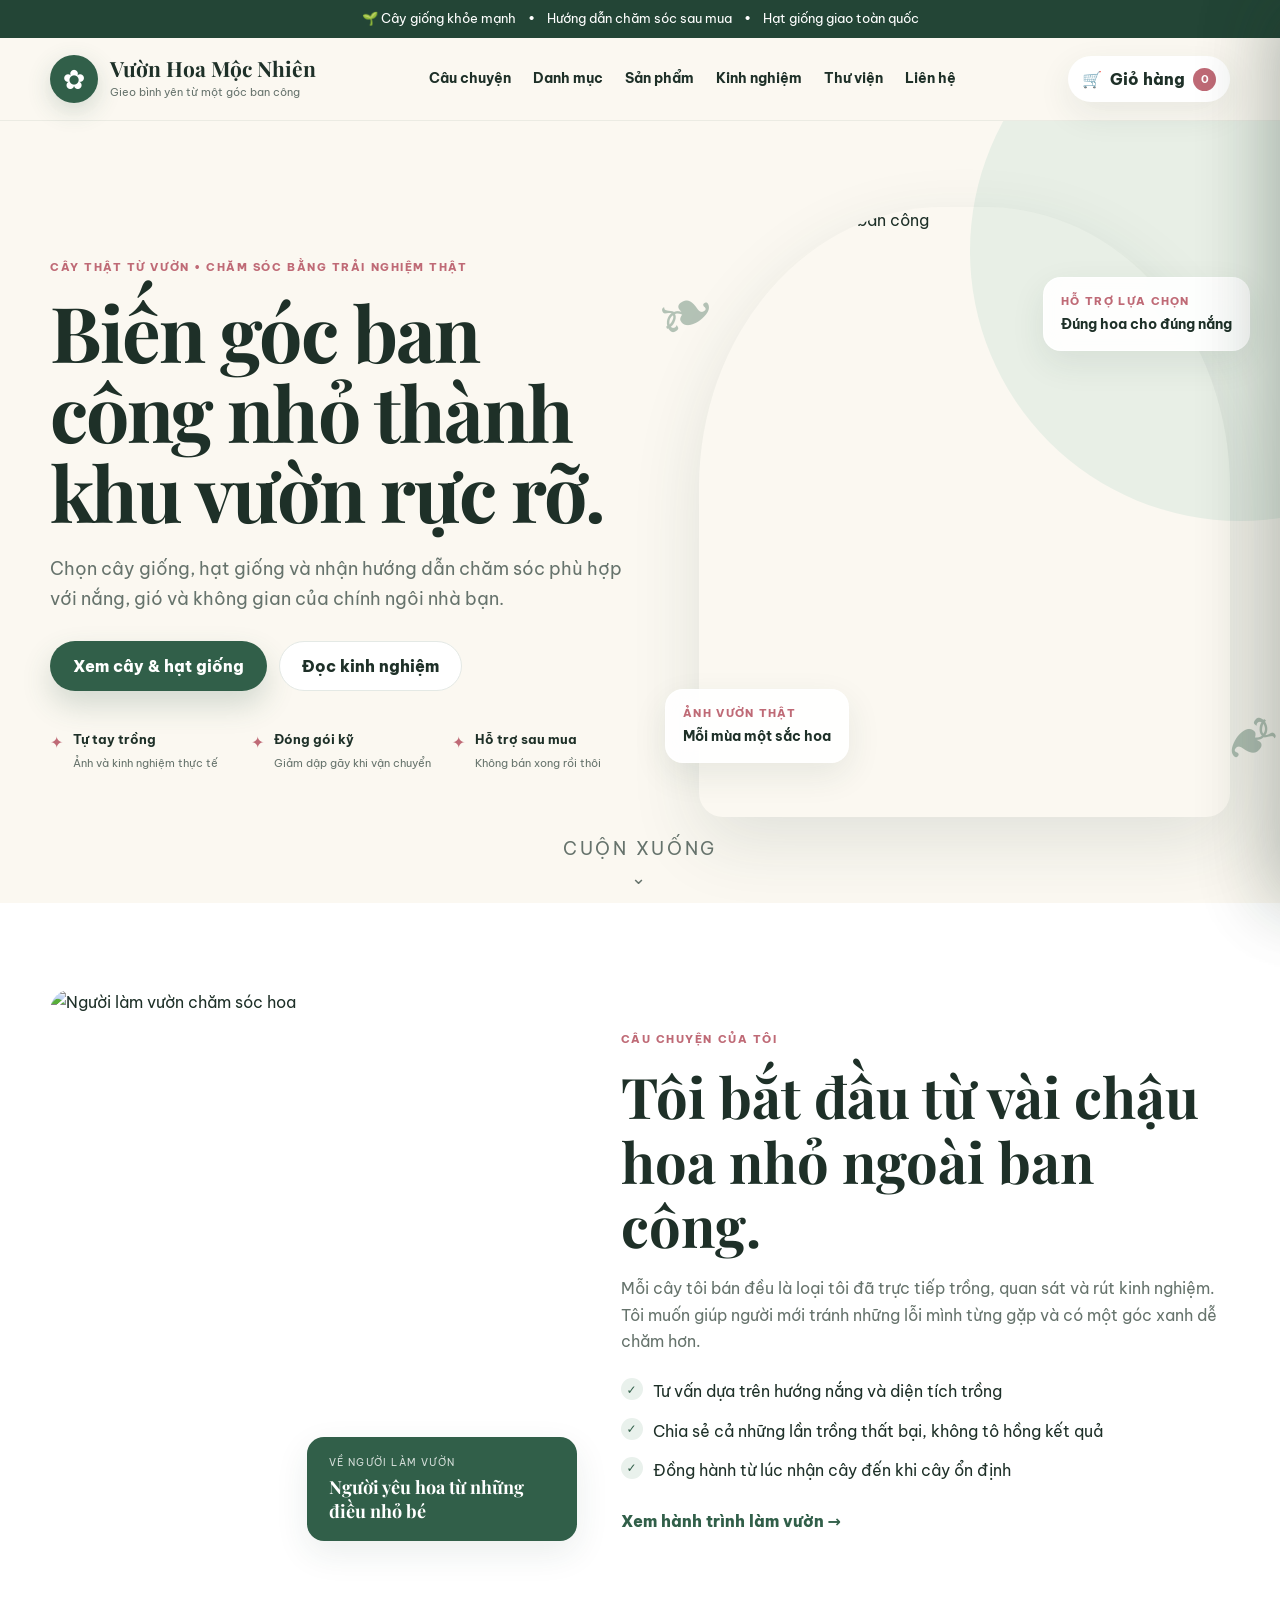
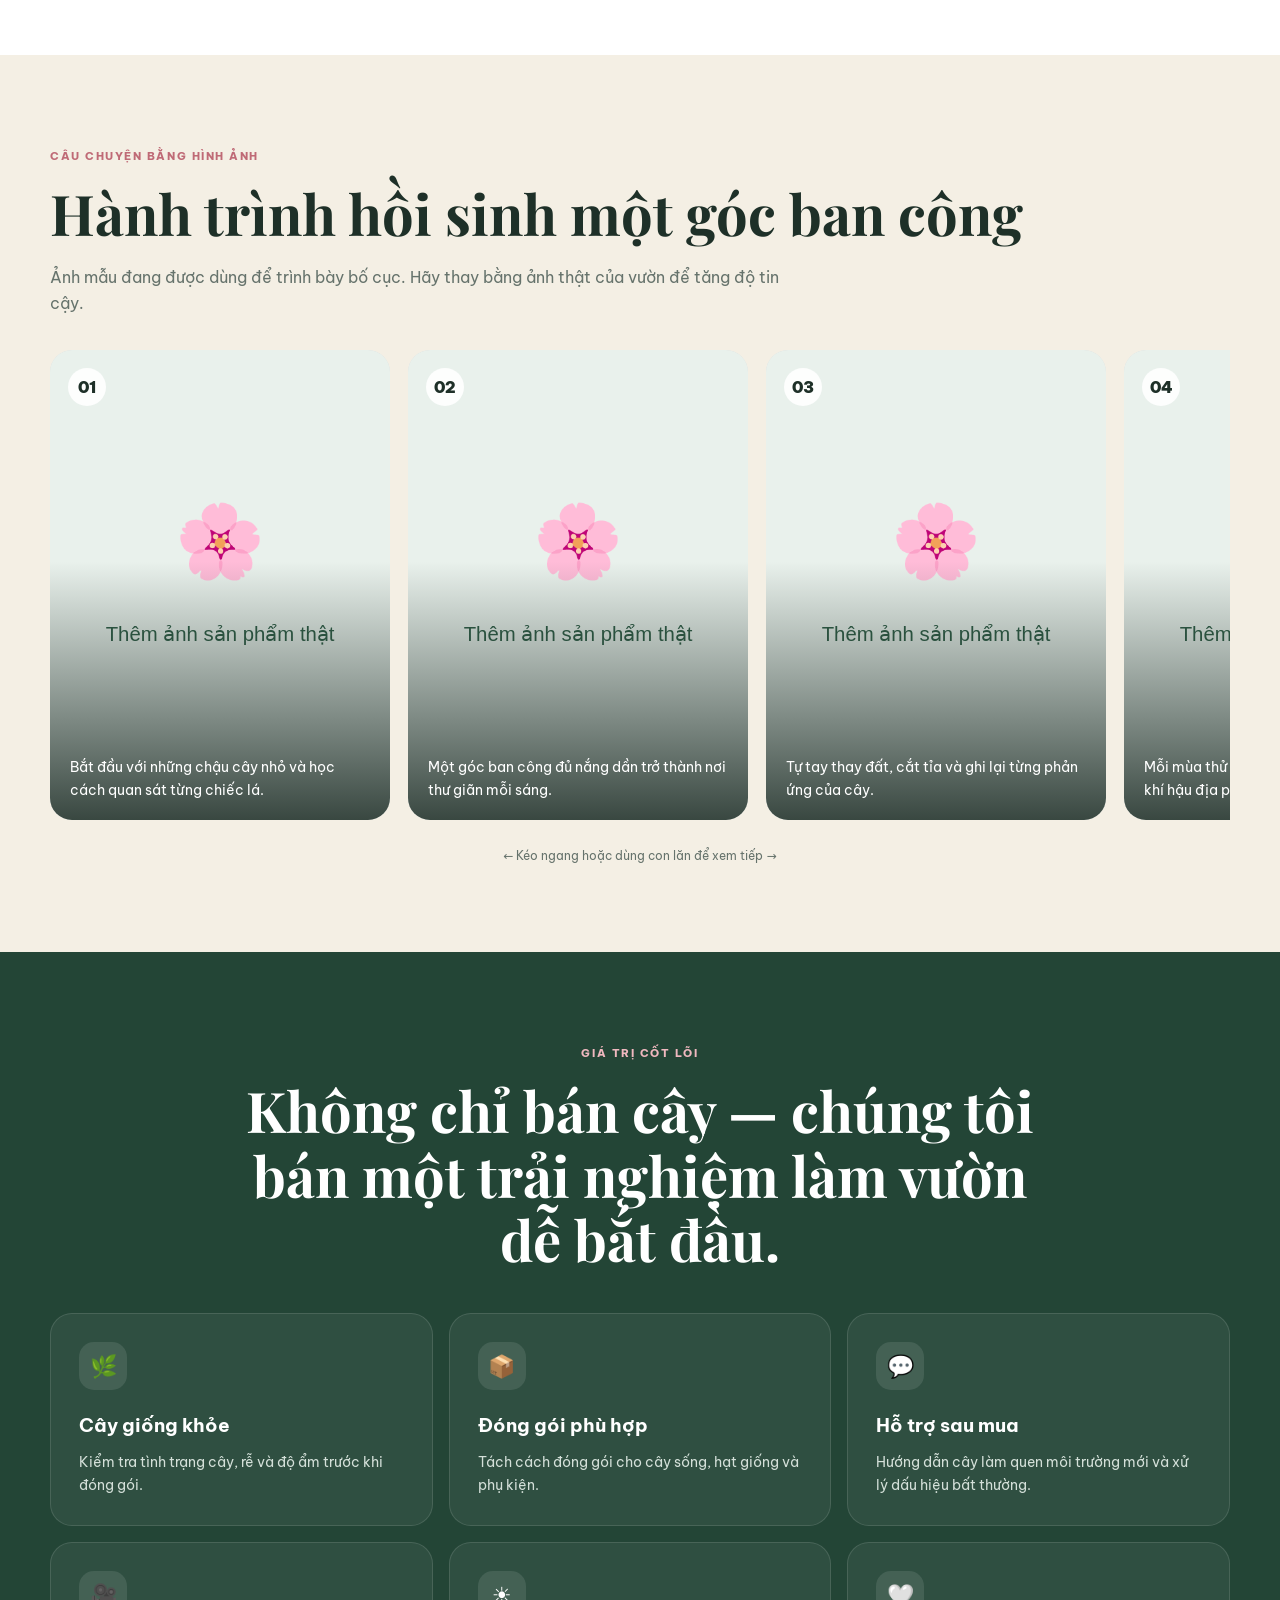
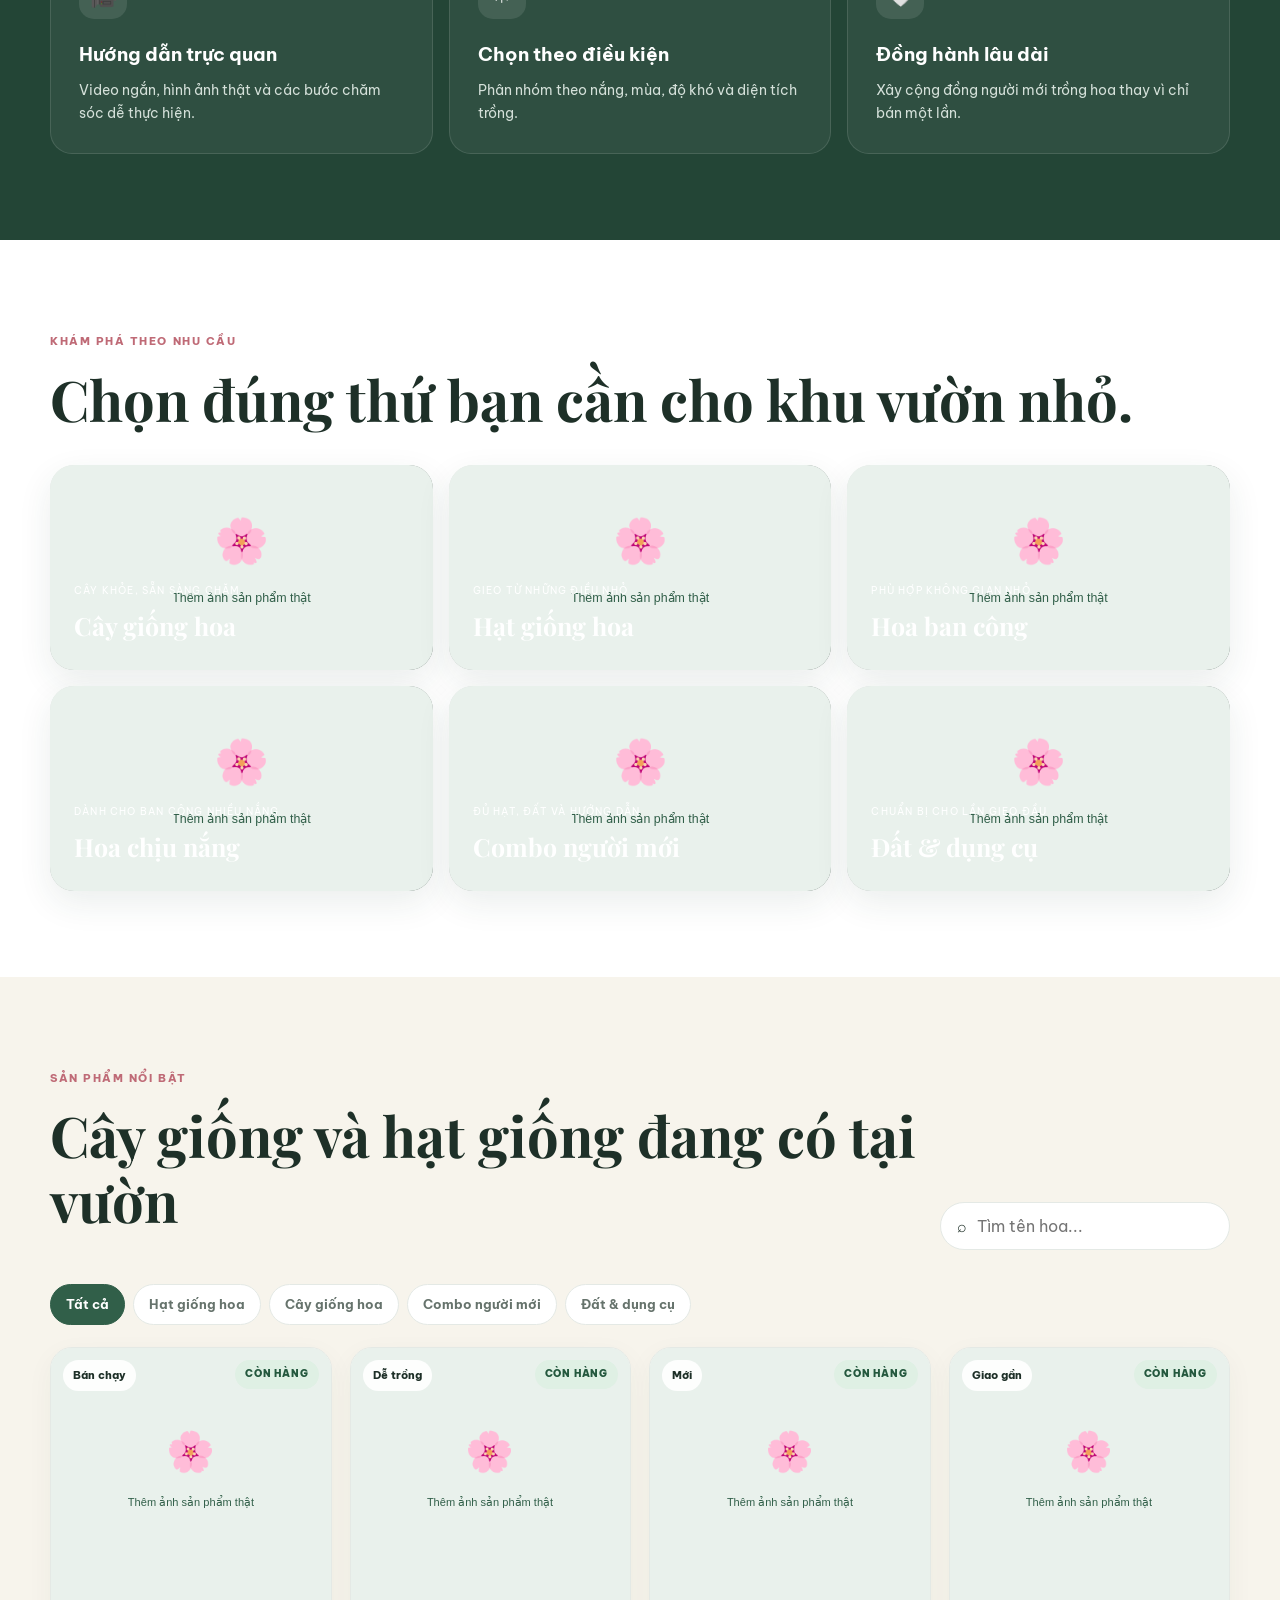
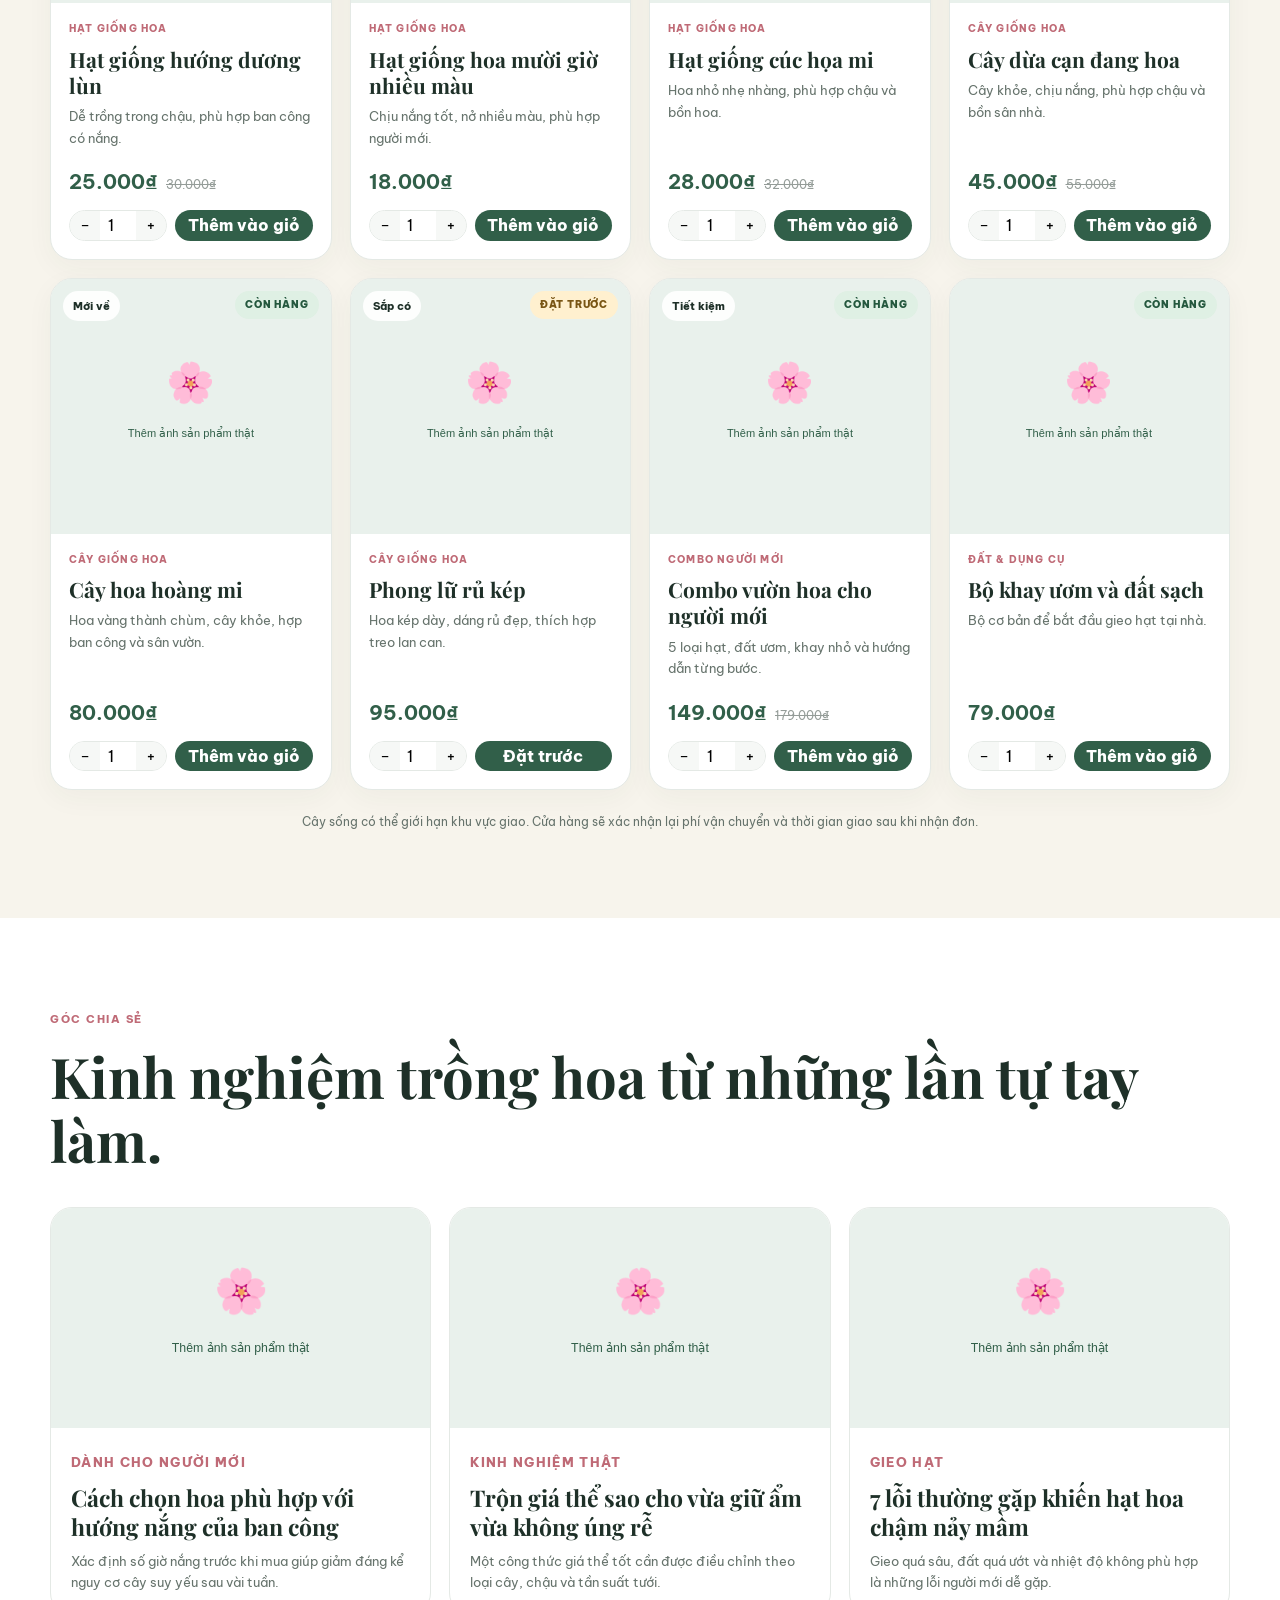
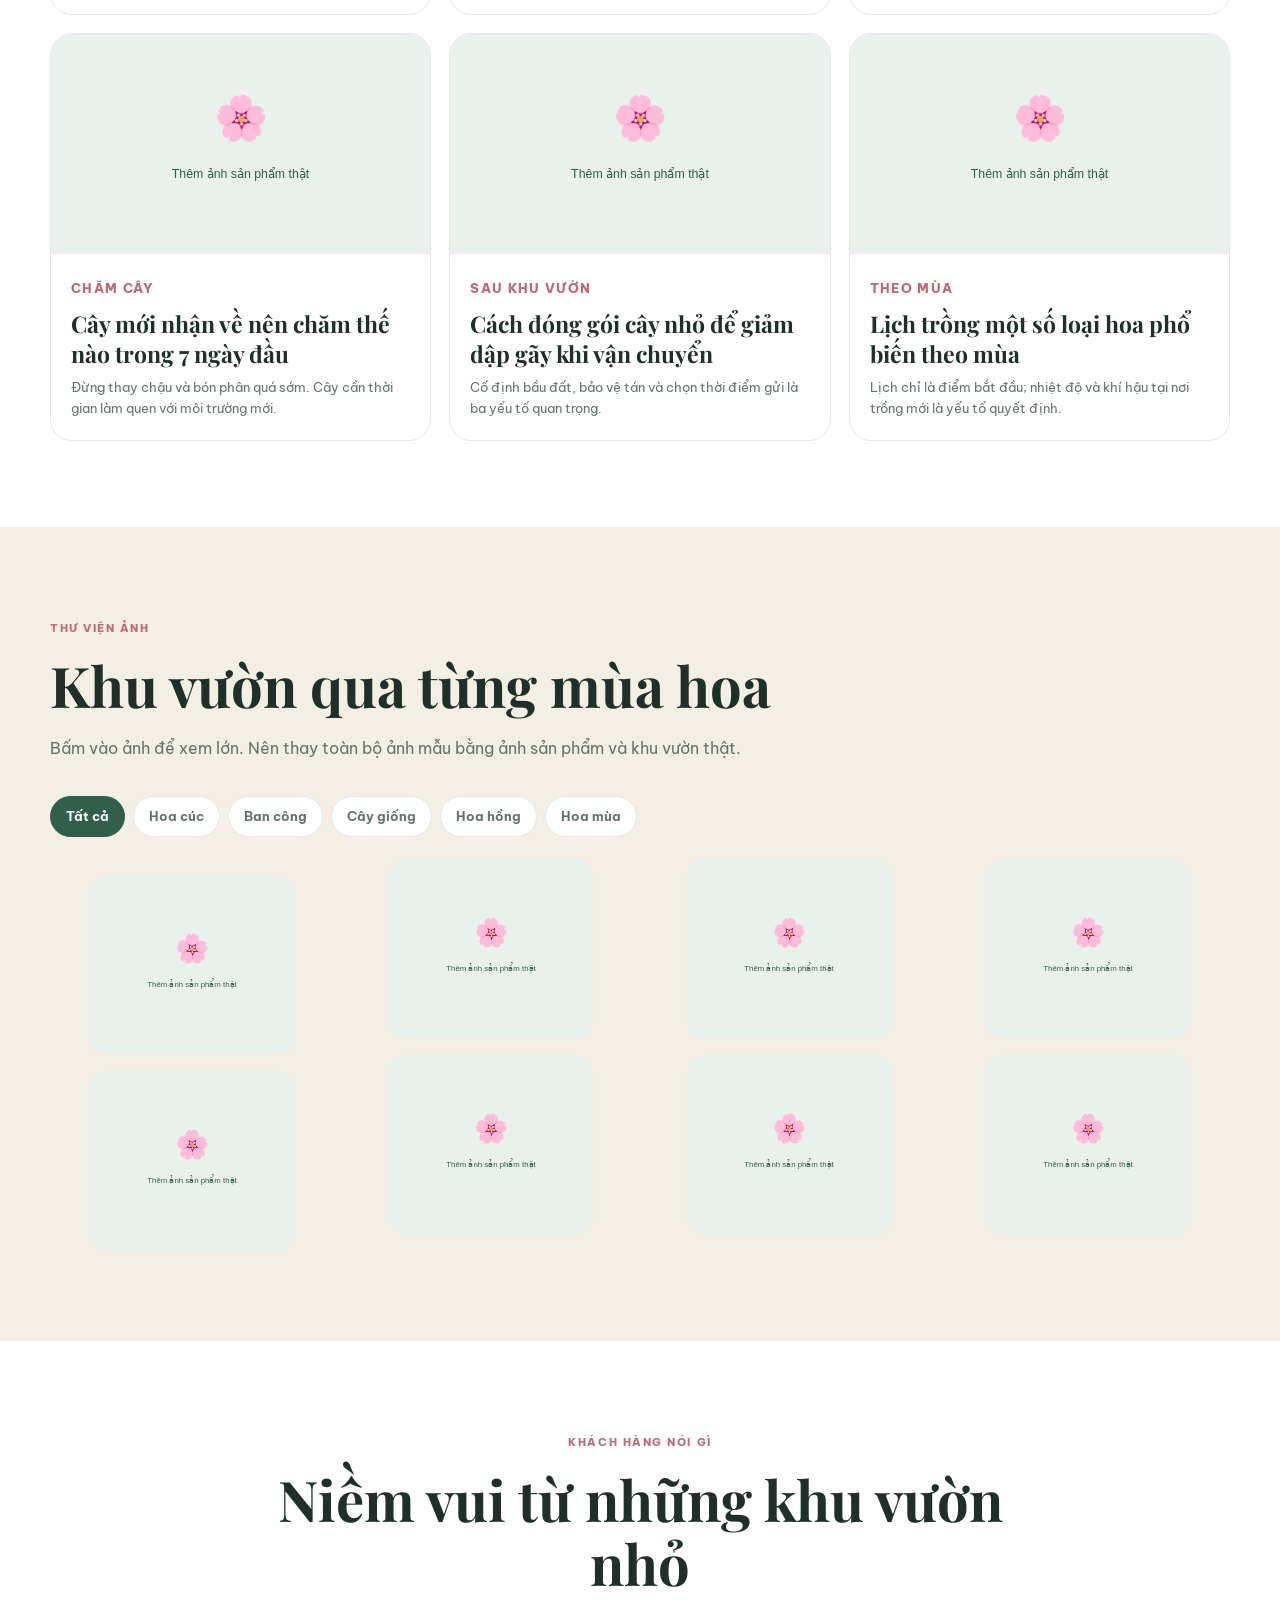
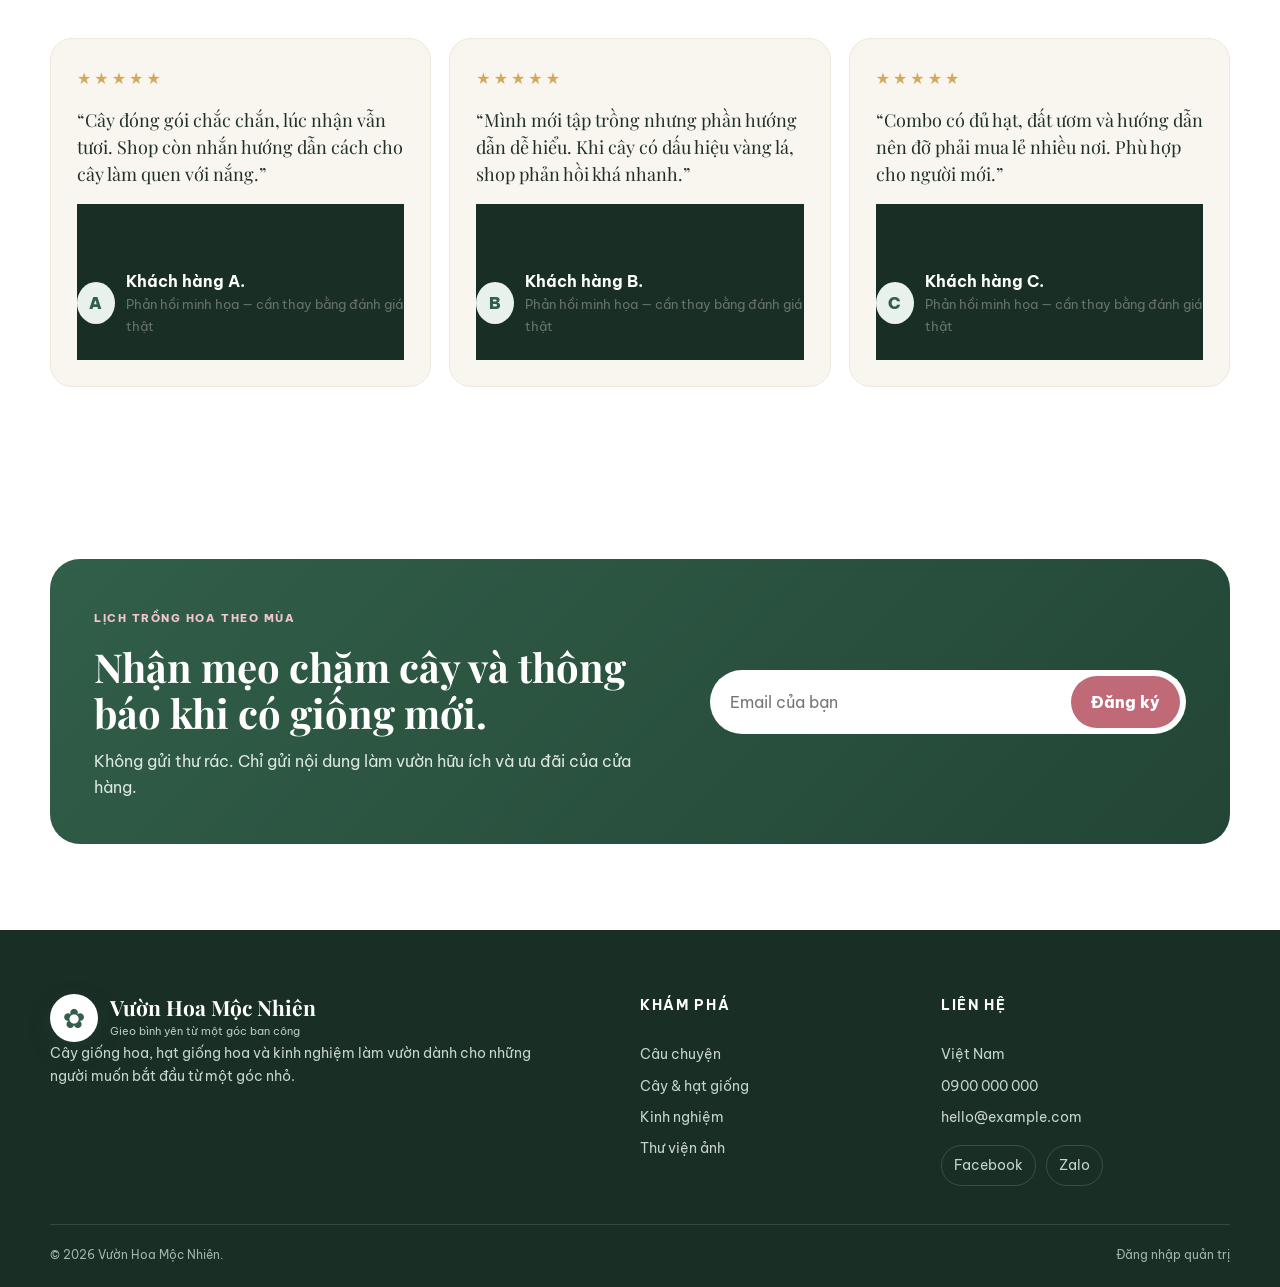
==== index.html @ 88cfce70 "Add files via upload" ====
<!doctype html>
<html lang="vi">
<head>
  <meta charset="utf-8">
  <meta name="viewport" content="width=device-width, initial-scale=1">
  <meta name="description" content="Cây giống hoa, hạt giống hoa và kinh nghiệm làm vườn cho ban công nhỏ.">
  <meta name="theme-color" content="#315f49">
  <title>Vườn Hoa Mộc Nhiên</title>
  <link rel="preconnect" href="https://images.unsplash.com">
  <link rel="stylesheet" href="assets/styles.css">
  <script src="https://identity.netlify.com/v1/netlify-identity-widget.js"></script>
  <script defer src="data/config.js"></script>
  <script defer src="data/products.js"></script>
  <script defer src="assets/app.js"></script>
</head>
<body>
  <div class="announcement">
    <span>🌱 Cây giống khỏe mạnh</span>
    <span>•</span>
    <span>Hướng dẫn chăm sóc sau mua</span>
    <span>•</span>
    <span>Hạt giống giao toàn quốc</span>
  </div>

  <header class="site-header" id="top">
    <div class="shell nav-wrap">
      <a class="brand" href="#top" aria-label="Về trang chủ">
        <span class="brand-flower">✿</span>
        <span>
          <strong data-brand>Vườn Hoa Mộc Nhiên</strong>
          <small data-tagline>Gieo bình yên từ một góc ban công</small>
        </span>
      </a>

      <nav class="desktop-nav" aria-label="Điều hướng chính">
        <a href="#cau-chuyen">Câu chuyện</a>
        <a href="#danh-muc">Danh mục</a>
        <a href="#san-pham">Sản phẩm</a>
        <a href="#kinh-nghiem">Kinh nghiệm</a>
        <a href="#thu-vien">Thư viện</a>
        <a href="#lien-he">Liên hệ</a>
      </nav>

      <div class="nav-actions">
        <button class="round-btn menu-btn" id="menuBtn" aria-label="Mở menu">☰</button>
        <button class="cart-btn" id="cartBtn" aria-label="Mở giỏ hàng">
          <span>🛒</span><span class="cart-label">Giỏ hàng</span>
          <b id="cartCount">0</b>
        </button>
      </div>
    </div>
  </header>

  <div class="mobile-panel" id="mobilePanel" aria-hidden="true">
    <button class="panel-close" id="mobileClose" aria-label="Đóng menu">×</button>
    <a href="#cau-chuyen">Câu chuyện</a>
    <a href="#danh-muc">Danh mục</a>
    <a href="#san-pham">Sản phẩm</a>
    <a href="#kinh-nghiem">Kinh nghiệm</a>
    <a href="#thu-vien">Thư viện</a>
    <a href="#lien-he">Liên hệ</a>
  </div>

  <main>
    <section class="hero section-pad">
      <div class="shell hero-grid">
        <div class="hero-copy reveal">
          <span class="kicker">Cây thật từ vườn • Chăm sóc bằng trải nghiệm thật</span>
          <h1 data-hero-title>Biến góc ban công nhỏ thành khu vườn rực rỡ.</h1>
          <p data-hero-text>Chọn cây giống, hạt giống và nhận hướng dẫn chăm sóc phù hợp với nắng, gió và không gian của chính ngôi nhà bạn.</p>
          <div class="hero-actions">
            <a class="btn btn-primary" href="#san-pham">Xem cây & hạt giống</a>
            <a class="btn btn-ghost" href="#kinh-nghiem">Đọc kinh nghiệm</a>
          </div>
          <div class="hero-promises">
            <div><i>✦</i><span><strong>Tự tay trồng</strong><small>Ảnh và kinh nghiệm thực tế</small></span></div>
            <div><i>✦</i><span><strong>Đóng gói kỹ</strong><small>Giảm dập gãy khi vận chuyển</small></span></div>
            <div><i>✦</i><span><strong>Hỗ trợ sau mua</strong><small>Không bán xong rồi thôi</small></span></div>
          </div>
        </div>

        <div class="hero-visual reveal">
          <img class="hero-main-img" data-hero-image alt="Khu vườn hoa trên ban công">
          <div class="hero-note note-one">
            <span>Ảnh vườn thật</span>
            <strong>Mỗi mùa một sắc hoa</strong>
          </div>
          <div class="hero-note note-two">
            <span>Hỗ trợ lựa chọn</span>
            <strong>Đúng hoa cho đúng nắng</strong>
          </div>
          <div class="floating-leaf leaf-a">❧</div>
          <div class="floating-leaf leaf-b">❧</div>
        </div>
      </div>
      <a class="scroll-hint" href="#cau-chuyen"><span>Cuộn xuống</span>⌄</a>
    </section>

    <section class="about section-pad" id="cau-chuyen">
      <div class="shell about-grid">
        <div class="about-photo reveal">
          <img data-about-image alt="Người làm vườn chăm sóc hoa">
          <div class="photo-caption">
            <span>Về người làm vườn</span>
            <strong data-owner-name>Người yêu hoa từ những điều nhỏ bé</strong>
          </div>
        </div>
        <div class="about-copy reveal">
          <span class="section-label">Câu chuyện của tôi</span>
          <h2 data-about-title>Tôi bắt đầu từ vài chậu hoa nhỏ ngoài ban công.</h2>
          <p data-about-text>Mỗi cây tôi bán đều là loại tôi đã trực tiếp trồng, quan sát và rút kinh nghiệm. Tôi muốn giúp người mới tránh những lỗi mình từng gặp và có một góc xanh dễ chăm hơn.</p>
          <ul class="check-list">
            <li>Tư vấn dựa trên hướng nắng và diện tích trồng</li>
            <li>Chia sẻ cả những lần trồng thất bại, không tô hồng kết quả</li>
            <li>Đồng hành từ lúc nhận cây đến khi cây ổn định</li>
          </ul>
          <a class="text-link" href="#hanh-trinh">Xem hành trình làm vườn <span>→</span></a>
        </div>
      </div>
    </section>

    <section class="journey section-pad" id="hanh-trinh">
      <div class="shell">
        <div class="section-heading reveal">
          <span class="section-label">Câu chuyện bằng hình ảnh</span>
          <h2>Hành trình hồi sinh một góc ban công</h2>
          <p>Ảnh mẫu đang được dùng để trình bày bố cục. Hãy thay bằng ảnh thật của vườn để tăng độ tin cậy.</p>
        </div>
        <div class="story-strip" id="storyStrip"></div>
        <div class="strip-hint">← Kéo ngang hoặc dùng con lăn để xem tiếp →</div>
      </div>
    </section>

    <section class="values section-pad">
      <div class="shell">
        <div class="section-heading center reveal">
          <span class="section-label">Giá trị cốt lõi</span>
          <h2>Không chỉ bán cây — chúng tôi bán một trải nghiệm làm vườn dễ bắt đầu.</h2>
        </div>
        <div class="values-grid">
          <article class="value-card reveal"><i>🌿</i><h3>Cây giống khỏe</h3><p>Kiểm tra tình trạng cây, rễ và độ ẩm trước khi đóng gói.</p></article>
          <article class="value-card reveal"><i>📦</i><h3>Đóng gói phù hợp</h3><p>Tách cách đóng gói cho cây sống, hạt giống và phụ kiện.</p></article>
          <article class="value-card reveal"><i>💬</i><h3>Hỗ trợ sau mua</h3><p>Hướng dẫn cây làm quen môi trường mới và xử lý dấu hiệu bất thường.</p></article>
          <article class="value-card reveal"><i>🎥</i><h3>Hướng dẫn trực quan</h3><p>Video ngắn, hình ảnh thật và các bước chăm sóc dễ thực hiện.</p></article>
          <article class="value-card reveal"><i>☀️</i><h3>Chọn theo điều kiện</h3><p>Phân nhóm theo nắng, mùa, độ khó và diện tích trồng.</p></article>
          <article class="value-card reveal"><i>🤍</i><h3>Đồng hành lâu dài</h3><p>Xây cộng đồng người mới trồng hoa thay vì chỉ bán một lần.</p></article>
        </div>
      </div>
    </section>

    <section class="categories section-pad" id="danh-muc">
      <div class="shell">
        <div class="section-heading reveal">
          <span class="section-label">Khám phá theo nhu cầu</span>
          <h2>Chọn đúng thứ bạn cần cho khu vườn nhỏ.</h2>
        </div>
        <div class="category-grid" id="categoryGrid"></div>
      </div>
    </section>

    <section class="products section-pad" id="san-pham">
      <div class="shell">
        <div class="section-heading product-heading reveal">
          <div>
            <span class="section-label">Sản phẩm nổi bật</span>
            <h2>Cây giống và hạt giống đang có tại vườn</h2>
          </div>
          <label class="search-box">
            <span>⌕</span>
            <input id="productSearch" type="search" placeholder="Tìm tên hoa...">
          </label>
        </div>
        <div class="filter-row" id="productFilters"></div>
        <div class="product-grid" id="productGrid"></div>
        <p class="product-note">Cây sống có thể giới hạn khu vực giao. Cửa hàng sẽ xác nhận lại phí vận chuyển và thời gian giao sau khi nhận đơn.</p>
      </div>
    </section>

    <section class="tips section-pad" id="kinh-nghiem">
      <div class="shell">
        <div class="section-heading reveal">
          <span class="section-label">Góc chia sẻ</span>
          <h2>Kinh nghiệm trồng hoa từ những lần tự tay làm.</h2>
        </div>
        <div class="article-grid" id="articleGrid"></div>
      </div>
    </section>

    <section class="gallery section-pad" id="thu-vien">
      <div class="shell">
        <div class="section-heading reveal">
          <span class="section-label">Thư viện ảnh</span>
          <h2>Khu vườn qua từng mùa hoa</h2>
          <p>Bấm vào ảnh để xem lớn. Nên thay toàn bộ ảnh mẫu bằng ảnh sản phẩm và khu vườn thật.</p>
        </div>
        <div class="gallery-filter" id="galleryFilters"></div>
        <div class="gallery-grid" id="galleryGrid"></div>
      </div>
    </section>

    <section class="testimonials section-pad">
      <div class="shell">
        <div class="section-heading center reveal">
          <span class="section-label">Khách hàng nói gì</span>
          <h2>Niềm vui từ những khu vườn nhỏ</h2>
        </div>
        <div class="testimonial-grid" id="testimonialGrid"></div>
      </div>
    </section>

    <section class="newsletter section-pad">
      <div class="shell newsletter-box reveal">
        <div>
          <span class="section-label light">Lịch trồng hoa theo mùa</span>
          <h2>Nhận mẹo chăm cây và thông báo khi có giống mới.</h2>
          <p>Không gửi thư rác. Chỉ gửi nội dung làm vườn hữu ích và ưu đãi của cửa hàng.</p>
        </div>
        <form class="newsletter-form" name="newsletter" method="POST" data-netlify="true" action="/success.html">
          <input type="hidden" name="form-name" value="newsletter">
          <input type="email" name="email" required placeholder="Email của bạn">
          <button type="submit">Đăng ký</button>
        </form>
      </div>
    </section>
  </main>

  <footer id="lien-he">
    <div class="shell footer-grid">
      <div class="footer-brand">
        <div class="brand inverse">
          <span class="brand-flower">✿</span>
          <span><strong data-brand>Vườn Hoa Mộc Nhiên</strong><small data-tagline>Gieo bình yên từ một góc ban công</small></span>
        </div>
        <p data-footer-text>Cây giống hoa, hạt giống hoa và kinh nghiệm làm vườn dành cho những người muốn bắt đầu từ một góc nhỏ.</p>
      </div>
      <div>
        <h3>Khám phá</h3>
        <a href="#cau-chuyen">Câu chuyện</a>
        <a href="#san-pham">Cây & hạt giống</a>
        <a href="#kinh-nghiem">Kinh nghiệm</a>
        <a href="#thu-vien">Thư viện ảnh</a>
      </div>
      <div>
        <h3>Liên hệ</h3>
        <p data-location>Khu vực của bạn</p>
        <a data-phone-link href="tel:0900000000"><span data-phone>0900 000 000</span></a>
        <a data-email-link href="mailto:hello@example.com"><span data-email>hello@example.com</span></a>
        <div class="socials">
          <a data-facebook-link href="#" target="_blank" rel="noopener">Facebook</a>
          <a data-zalo-link href="#" target="_blank" rel="noopener">Zalo</a>
        </div>
      </div>
    </div>
    <div class="shell footer-bottom">
      <span>© <span id="year"></span> <span data-brand>Vườn Hoa Mộc Nhiên</span>.</span>
      <a href="/admin/">Đăng nhập quản trị</a>
    </div>
  </footer>

  <div class="page-overlay" id="pageOverlay"></div>

  <aside class="cart-drawer" id="cartDrawer" aria-hidden="true">
    <div class="drawer-head">
      <div><small>Đơn hàng của bạn</small><h2>Giỏ hàng</h2></div>
      <button class="icon-close" id="cartClose" aria-label="Đóng giỏ hàng">×</button>
    </div>
    <div class="cart-items" id="cartItems"></div>
    <div class="drawer-foot">
      <div class="cart-total"><span>Tạm tính</span><strong id="cartTotal">0₫</strong></div>
      <p>Phí giao hàng được xác nhận sau, tùy loại cây và khu vực.</p>
      <button class="btn btn-primary full" id="checkoutOpen">Điền thông tin & đặt hàng</button>
    </div>
  </aside>

  <section class="checkout-modal modal" id="checkoutModal" aria-hidden="true">
    <div class="modal-head">
      <div><small>Hoàn tất đơn</small><h2>Thông tin nhận hàng</h2></div>
      <button class="icon-close" data-modal-close aria-label="Đóng">×</button>
    </div>
    <form id="orderForm" name="order" method="POST" data-netlify="true" netlify-honeypot="bot-field" action="/success.html">
      <input type="hidden" name="form-name" value="order">
      <p class="hidden"><label>Không điền ô này: <input name="bot-field"></label></p>
      <input type="hidden" name="order_items" id="orderItemsField">
      <input type="hidden" name="order_total" id="orderTotalField">
      <div class="form-grid">
        <label><span>Họ và tên *</span><input name="name" required autocomplete="name"></label>
        <label><span>Số điện thoại *</span><input name="phone" required inputmode="tel" autocomplete="tel"></label>
        <label class="wide"><span>Địa chỉ nhận hàng *</span><input name="address" required autocomplete="street-address"></label>
        <label><span>Email</span><input name="email" type="email" autocomplete="email"></label>
        <label><span>Thanh toán</span>
          <select name="payment">
            <option>Thanh toán khi nhận hàng (COD)</option>
            <option>Chuyển khoản ngân hàng</option>
          </select>
        </label>
        <label class="wide"><span>Ghi chú</span><textarea name="note" rows="3" placeholder="Ví dụ: gọi trước khi giao, màu hoa mong muốn..."></textarea></label>
      </div>
      <div class="checkout-summary" id="checkoutSummary"></div>
      <button class="btn btn-primary full" type="submit">Xác nhận đặt hàng</button>
      <button class="btn btn-ghost full" type="button" id="copyOrderBtn">Sao chép đơn để gửi Zalo/Messenger</button>
      <p class="form-note">Khi đăng website lên Netlify, đơn sẽ được lưu trong mục Forms. Bạn có thể bật thông báo email trong Netlify.</p>
    </form>
  </section>

  <section class="lightbox modal" id="lightbox" aria-hidden="true">
    <button class="icon-close lightbox-close" data-modal-close aria-label="Đóng ảnh">×</button>
    <img id="lightboxImage" alt="">
    <p id="lightboxCaption"></p>
  </section>

  <div class="toast" id="toast" role="status">Đã thêm vào giỏ hàng</div>
  <script>
    if (window.netlifyIdentity) {
      window.netlifyIdentity.on("init", function (user) {
        if (!user) {
          window.netlifyIdentity.on("login", function () {
            window.location.href = "/admin/";
          });
        }
      });
    }
  </script>
</body>
</html>
---- assets/styles.css ----
@import url('https://fonts.googleapis.com/css2?family=Be+Vietnam+Pro:wght@400;500;600;700;800&family=Playfair+Display:wght@600;700&display=swap');

:root{
  --ink:#1e3028;
  --muted:#66736c;
  --green:#315f49;
  --green-dark:#234536;
  --green-soft:#e9f1ec;
  --cream:#fbf8f1;
  --paper:#ffffff;
  --rose:#bf6a76;
  --gold:#d5a95d;
  --line:#e4e9e5;
  --shadow:0 24px 70px rgba(35,69,54,.12);
  --soft-shadow:0 12px 34px rgba(35,69,54,.09);
  --radius:28px;
}
*{box-sizing:border-box}
html{scroll-behavior:smooth}
body{margin:0;background:var(--cream);color:var(--ink);font-family:"Be Vietnam Pro",system-ui,sans-serif;line-height:1.65}
body.locked{overflow:hidden}
img{display:block;max-width:100%}
a{text-decoration:none;color:inherit}
button,input,select,textarea{font:inherit}
button{cursor:pointer}
.hidden{display:none!important}
.shell{width:min(1180px,calc(100% - 34px));margin:auto}
.section-pad{padding:86px 0}
.announcement{min-height:38px;padding:8px 18px;display:flex;align-items:center;justify-content:center;gap:12px;background:var(--green-dark);color:#fff;font-size:13px;text-align:center}
.site-header{position:sticky;top:0;z-index:50;background:rgba(251,248,241,.92);backdrop-filter:blur(16px);border-bottom:1px solid rgba(49,95,73,.08)}
.nav-wrap{height:82px;display:flex;align-items:center;justify-content:space-between;gap:24px}
.brand{display:flex;align-items:center;gap:12px;min-width:max-content}
.brand-flower{display:grid;place-items:center;width:48px;height:48px;border-radius:50%;background:var(--green);color:white;font-size:27px;box-shadow:0 8px 24px rgba(49,95,73,.2)}
.brand strong{display:block;font-family:"Playfair Display",serif;font-size:21px;line-height:1.1}
.brand small{display:block;color:var(--muted);font-size:11px;margin-top:3px}
.desktop-nav{display:flex;align-items:center;gap:22px;font-size:14px;font-weight:700}
.desktop-nav a{position:relative;padding:10px 0}
.desktop-nav a:after{content:"";position:absolute;height:2px;left:0;right:100%;bottom:4px;background:var(--rose);transition:.2s}
.desktop-nav a:hover:after{right:0}
.nav-actions{display:flex;align-items:center;gap:10px}
.cart-btn,.round-btn{border:0;background:#fff;color:var(--ink);box-shadow:var(--soft-shadow)}
.cart-btn{height:46px;border-radius:999px;padding:0 14px;display:flex;align-items:center;gap:8px;font-weight:800}
.cart-btn b{min-width:23px;height:23px;border-radius:50%;display:grid;place-items:center;background:var(--rose);color:white;font-size:11px}
.round-btn{width:46px;height:46px;border-radius:50%;display:grid;place-items:center}
.menu-btn{display:none}
.mobile-panel{position:fixed;top:0;right:0;bottom:0;width:min(350px,90vw);z-index:90;background:#fff;padding:88px 28px 28px;display:flex;flex-direction:column;gap:8px;transform:translateX(105%);transition:.28s;box-shadow:-30px 0 70px rgba(30,48,40,.18)}
.mobile-panel.open{transform:none}
.mobile-panel a{padding:13px 4px;border-bottom:1px solid var(--line);font-size:17px;font-weight:700}
.panel-close{position:absolute;right:20px;top:20px;width:42px;height:42px;border-radius:50%;border:0;background:var(--green-soft);font-size:24px}

.hero{position:relative;min-height:calc(100vh - 120px);display:flex;align-items:center;overflow:hidden}
.hero:before{content:"";position:absolute;width:540px;height:540px;border-radius:50%;background:#e8efe6;filter:blur(0);right:-230px;top:-140px}
.hero-grid{display:grid;grid-template-columns:1.05fr .95fr;gap:62px;align-items:center;position:relative}
.kicker,.section-label{display:inline-flex;text-transform:uppercase;letter-spacing:.14em;font-size:11px;font-weight:800;color:var(--rose);margin-bottom:16px}
h1,h2,h3,p{margin-top:0}
h1,h2{font-family:"Playfair Display",serif}
h1{font-size:clamp(48px,6vw,78px);line-height:1.04;letter-spacing:-.025em;margin-bottom:22px;max-width:720px}
.hero-copy>p{font-size:18px;color:var(--muted);max-width:670px;margin-bottom:28px}
.hero-actions{display:flex;gap:12px;flex-wrap:wrap}
.btn{min-height:50px;border-radius:999px;padding:0 22px;border:1px solid transparent;font-weight:800;display:inline-flex;align-items:center;justify-content:center;gap:8px;transition:.2s}
.btn:hover{transform:translateY(-2px)}
.btn-primary{background:var(--green);color:white;box-shadow:0 14px 30px rgba(49,95,73,.2)}
.btn-primary:hover{background:var(--green-dark)}
.btn-ghost{background:white;border-color:var(--line)}
.btn.full{width:100%;margin-top:10px}
.hero-promises{display:grid;grid-template-columns:repeat(3,1fr);gap:16px;margin-top:38px}
.hero-promises>div{display:flex;gap:10px;align-items:flex-start}
.hero-promises i{font-style:normal;color:var(--rose)}
.hero-promises strong,.hero-promises small{display:block}
.hero-promises strong{font-size:13px}
.hero-promises small{font-size:11px;color:var(--muted);margin-top:3px}
.hero-visual{position:relative;min-height:610px}
.hero-main-img{width:100%;height:610px;object-fit:cover;border-radius:46% 46% 24px 24px;box-shadow:var(--shadow)}
.hero-note{position:absolute;background:rgba(255,255,255,.92);backdrop-filter:blur(12px);border:1px solid rgba(255,255,255,.8);border-radius:18px;padding:14px 17px;box-shadow:var(--soft-shadow)}
.hero-note span,.hero-note strong{display:block}
.hero-note span{font-size:11px;text-transform:uppercase;letter-spacing:.12em;color:var(--rose);font-weight:800}
.hero-note strong{font-size:14px;margin-top:3px}
.note-one{left:-34px;bottom:54px}
.note-two{right:-20px;top:70px}
.floating-leaf{position:absolute;color:var(--green);font-family:serif;font-size:70px;opacity:.35}
.leaf-a{left:-42px;top:50px;transform:rotate(-25deg)}
.leaf-b{right:-50px;bottom:20px;transform:rotate(135deg)}
.scroll-hint{position:absolute;left:50%;bottom:10px;transform:translateX(-50%);display:flex;flex-direction:column;align-items:center;color:var(--muted);font-size:10px;text-transform:uppercase;letter-spacing:.15em}
.scroll-hint:last-child{font-size:18px}

.about{background:#fff}
.about-grid{display:grid;grid-template-columns:.9fr 1.1fr;gap:72px;align-items:center}
.about-photo{position:relative}
.about-photo img{width:100%;height:580px;object-fit:cover;border-radius:22px 120px 22px 22px}
.photo-caption{position:absolute;right:-28px;bottom:28px;background:var(--green);color:#fff;padding:18px 22px;border-radius:17px;max-width:270px;box-shadow:var(--soft-shadow)}
.photo-caption span,.photo-caption strong{display:block}
.photo-caption span{font-size:10px;text-transform:uppercase;letter-spacing:.14em;opacity:.8}
.photo-caption strong{font-family:"Playfair Display";font-size:18px;line-height:1.3;margin-top:5px}
.about-copy h2,.section-heading h2{font-size:clamp(35px,4.5vw,56px);line-height:1.15;margin-bottom:18px}
.about-copy>p,.section-heading p{color:var(--muted);max-width:750px}
.check-list{list-style:none;padding:0;margin:24px 0;display:grid;gap:13px}
.check-list li{position:relative;padding-left:32px}
.check-list li:before{content:"✓";position:absolute;left:0;top:0;width:22px;height:22px;border-radius:50%;background:var(--green-soft);color:var(--green);display:grid;place-items:center;font-size:12px;font-weight:900}
.text-link{font-weight:800;color:var(--green)}
.text-link span{display:inline-block;transition:.2s}
.text-link:hover span{transform:translateX(5px)}

.journey{background:#f4efe4;overflow:hidden}
.section-heading{margin-bottom:34px}
.section-heading.center{text-align:center;max-width:800px;margin:0 auto 42px}
.section-heading.center p{margin-left:auto;margin-right:auto}
.story-strip{display:grid;grid-auto-flow:column;grid-auto-columns:min(340px,78vw);gap:18px;overflow-x:auto;scroll-snap-type:x mandatory;padding-bottom:14px;scrollbar-width:thin}
.story-card{position:relative;height:470px;border-radius:22px;overflow:hidden;scroll-snap-align:start;background:#ddd}
.story-card img{width:100%;height:100%;object-fit:cover;transition:.5s}
.story-card:hover img{transform:scale(1.04)}
.story-card:after{content:"";position:absolute;inset:0;background:linear-gradient(transparent 45%,rgba(18,34,27,.82))}
.story-number{position:absolute;left:18px;top:18px;z-index:2;background:rgba(255,255,255,.9);width:38px;height:38px;border-radius:50%;display:grid;place-items:center;font-weight:900}
.story-caption{position:absolute;left:20px;right:20px;bottom:18px;z-index:2;color:white;font-size:14px}
.strip-hint{text-align:center;color:var(--muted);font-size:12px;margin-top:12px}

.values{background:var(--green-dark);color:white}
.values .section-label{color:#efb8bf}
.values-grid{display:grid;grid-template-columns:repeat(3,1fr);gap:16px}
.value-card{padding:28px;border:1px solid rgba(255,255,255,.12);background:rgba(255,255,255,.055);border-radius:22px}
.value-card i{display:grid;place-items:center;width:48px;height:48px;border-radius:15px;background:rgba(255,255,255,.1);font-style:normal;font-size:22px}
.value-card h3{font-size:19px;margin:20px 0 9px}
.value-card p{color:#d4e0d9;font-size:14px;margin:0}

.categories{background:#fff}
.category-grid{display:grid;grid-template-columns:repeat(3,1fr);gap:16px}
.category-card{min-height:205px;border-radius:24px;position:relative;overflow:hidden;padding:24px;display:flex;align-items:flex-end;color:white;cursor:pointer;box-shadow:var(--soft-shadow)}
.category-card:before{content:"";position:absolute;inset:0;background:linear-gradient(135deg,rgba(23,45,35,.1),rgba(23,45,35,.72))}
.category-card img{position:absolute;inset:0;width:100%;height:100%;object-fit:cover;transition:.45s}
.category-card:hover img{transform:scale(1.05)}
.category-card>div{position:relative;z-index:2}
.category-card small{display:block;text-transform:uppercase;letter-spacing:.12em;font-size:10px;margin-bottom:5px}
.category-card strong{font-family:"Playfair Display";font-size:25px}

.products{background:#f7f4ec}
.product-heading{display:flex;align-items:end;justify-content:space-between;gap:20px}
.search-box{height:48px;min-width:290px;border:1px solid var(--line);background:#fff;border-radius:999px;display:flex;align-items:center;gap:8px;padding:0 16px}
.search-box input{width:100%;border:0;outline:0;background:transparent}
.filter-row,.gallery-filter{display:flex;gap:8px;flex-wrap:wrap;margin-bottom:22px}
.filter-chip{border:1px solid var(--line);background:white;border-radius:999px;padding:9px 15px;color:var(--muted);font-weight:700;font-size:13px}
.filter-chip.active{background:var(--green);border-color:var(--green);color:white}
.product-grid{display:grid;grid-template-columns:repeat(4,1fr);gap:18px}
.product-card{background:#fff;border:1px solid var(--line);border-radius:22px;overflow:hidden;box-shadow:0 8px 28px rgba(35,69,54,.045);display:flex;flex-direction:column}
.product-photo{height:255px;position:relative;overflow:hidden;background:#e8eee8}
.product-photo img{width:100%;height:100%;object-fit:cover;transition:.45s}
.product-card:hover .product-photo img{transform:scale(1.04)}
.product-badge{position:absolute;left:12px;top:12px;padding:6px 10px;background:rgba(255,255,255,.92);border-radius:999px;font-size:11px;font-weight:800}
.product-status{position:absolute;right:12px;top:12px;padding:6px 10px;border-radius:999px;font-size:10px;font-weight:900;text-transform:uppercase;letter-spacing:.08em}
.status-available{background:#dff0e4;color:#24583e}
.status-preorder{background:#fff0cf;color:#795514}
.status-out{background:#eee;color:#666}
.product-body{padding:18px;display:flex;flex-direction:column;flex:1}
.product-category{font-size:10px;text-transform:uppercase;letter-spacing:.12em;color:var(--rose);font-weight:800}
.product-card h3{font-family:"Playfair Display";font-size:21px;line-height:1.25;margin:8px 0}
.product-desc{font-size:13px;color:var(--muted);margin-bottom:16px}
.product-bottom{margin-top:auto}
.product-price{display:flex;align-items:baseline;gap:8px;margin-bottom:12px}
.product-price strong{font-size:20px;color:var(--green)}
.product-price del{font-size:12px;color:#949c98}
.qty-buy{display:grid;grid-template-columns:98px 1fr;gap:8px}
.qty-control{display:grid;grid-template-columns:30px 1fr 30px;border:1px solid var(--line);border-radius:999px;overflow:hidden}
.qty-control button{border:0;background:#f6f8f6}
.qty-control input{border:0;width:100%;text-align:center;outline:0}
.add-cart{border:0;border-radius:999px;background:var(--green);color:#fff;font-weight:800}
.add-cart:disabled{background:#c7cec9;cursor:not-allowed}
.product-note{text-align:center;color:var(--muted);font-size:12px;margin:22px 0 0}

.tips{background:#fff}
.article-grid{display:grid;grid-template-columns:repeat(3,1fr);gap:18px}
.article-card{border:1px solid var(--line);border-radius:22px;overflow:hidden;background:#fff}
.article-card img{width:100%;height:220px;object-fit:cover}
.article-body{padding:20px}
.article-body small{color:var(--rose);font-weight:800;text-transform:uppercase;letter-spacing:.1em}
.article-body h3{font-family:"Playfair Display";font-size:23px;line-height:1.28;margin:9px 0}
.article-body p{font-size:13px;color:var(--muted);margin:0}

.gallery{background:#f4efe4}
.gallery-grid{columns:4 220px;column-gap:14px}
.gallery-item{break-inside:avoid;margin-bottom:14px;border-radius:18px;overflow:hidden;position:relative;cursor:zoom-in}
.gallery-item img{width:100%;height:auto;min-height:180px;object-fit:cover;transition:.4s}
.gallery-item:hover img{transform:scale(1.03)}
.gallery-item:after{content:"Xem ảnh";position:absolute;inset:0;display:grid;place-items:center;background:rgba(28,48,39,.45);color:white;font-weight:800;opacity:0;transition:.2s}
.gallery-item:hover:after{opacity:1}

.testimonials{background:#fff}
.testimonial-grid{display:grid;grid-template-columns:repeat(3,1fr);gap:18px}
.testimonial-card{padding:26px;border-radius:22px;background:#f9f6ef;border:1px solid #efe8db}
.stars{color:var(--gold);letter-spacing:3px}
.testimonial-card blockquote{font-family:"Playfair Display";font-size:18px;line-height:1.5;margin:16px 0}
.testimonial-card footer{display:flex;align-items:center;gap:11px}
.testimonial-card footer span{display:grid;place-items:center;width:42px;height:42px;border-radius:50%;background:var(--green-soft);font-weight:900;color:var(--green)}
.testimonial-card footer strong,.testimonial-card footer small{display:block}
.testimonial-card footer small{color:var(--muted)}

.newsletter{background:#fff}
.newsletter-box{background:linear-gradient(135deg,var(--green),var(--green-dark));color:#fff;border-radius:30px;padding:44px;display:grid;grid-template-columns:1.1fr .9fr;gap:34px;align-items:center}
.newsletter-box h2{font-size:40px;line-height:1.15;margin-bottom:12px}
.newsletter-box p{color:#dce8e1;margin-bottom:0}
.section-label.light{color:#f3c6cc}
.newsletter-form{display:flex;background:#fff;border-radius:999px;padding:6px}
.newsletter-form input{flex:1;border:0;outline:0;padding:0 14px;background:transparent;min-width:0}
.newsletter-form button{border:0;background:var(--rose);color:#fff;border-radius:999px;padding:13px 20px;font-weight:800}

footer{background:#192e25;color:#fff;padding:64px 0 22px}
.footer-grid{display:grid;grid-template-columns:1.5fr .7fr .8fr;gap:48px}
.brand.inverse .brand-flower{background:#fff;color:var(--green)}
.brand.inverse small{color:#b9cbc0}
.footer-brand p{max-width:520px;color:#bed0c5;margin-top:20px}
.footer-grid h3{font-size:14px;text-transform:uppercase;letter-spacing:.12em;margin-bottom:18px}
.footer-grid>div:not(:first-child){display:flex;flex-direction:column;align-items:flex-start;gap:8px}
.footer-grid a,.footer-grid p{color:#c6d5cc;font-size:14px;margin:0}
.socials{display:flex;gap:10px;margin-top:8px}
.socials a{padding:8px 12px;border:1px solid rgba(255,255,255,.15);border-radius:999px}
.footer-bottom{display:flex;justify-content:space-between;gap:20px;border-top:1px solid rgba(255,255,255,.12);padding-top:20px;margin-top:38px;color:#9fb5a8;font-size:12px}

.page-overlay{position:fixed;inset:0;background:rgba(17,30,24,.55);backdrop-filter:blur(3px);z-index:70;opacity:0;pointer-events:none;transition:.25s}
.page-overlay.show{opacity:1;pointer-events:auto}
.cart-drawer{position:fixed;right:0;top:0;bottom:0;width:min(470px,100%);background:#fff;z-index:80;transform:translateX(105%);transition:.3s;display:flex;flex-direction:column;box-shadow:-30px 0 70px rgba(30,48,40,.18)}
.cart-drawer.open{transform:none}
.drawer-head,.modal-head{padding:22px 24px;border-bottom:1px solid var(--line);display:flex;align-items:center;justify-content:space-between}
.drawer-head small,.modal-head small{color:var(--rose);text-transform:uppercase;letter-spacing:.12em;font-size:10px;font-weight:800}
.drawer-head h2,.modal-head h2{font-size:30px;margin:2px 0 0}
.icon-close{border:0;background:var(--green-soft);width:42px;height:42px;border-radius:50%;font-size:23px}
.cart-items{padding:10px 22px;overflow:auto;flex:1}
.empty-cart{text-align:center;padding:70px 18px;color:var(--muted)}
.empty-cart span{font-size:42px}
.cart-item{display:grid;grid-template-columns:74px 1fr auto;gap:12px;align-items:center;padding:14px 0;border-bottom:1px solid var(--line)}
.cart-item img{width:74px;height:74px;border-radius:14px;object-fit:cover}
.cart-item h4{font-size:14px;line-height:1.35;margin:0 0 4px}
.cart-item-price{font-size:13px;color:var(--green);font-weight:800}
.mini-qty{display:flex;align-items:center;gap:8px;margin-top:8px}
.mini-qty button{border:1px solid var(--line);background:#fff;width:28px;height:28px;border-radius:8px}
.remove-item{border:0;background:none;color:#a45a62;font-size:12px}
.drawer-foot{padding:18px 22px 22px;border-top:1px solid var(--line)}
.cart-total{display:flex;justify-content:space-between;align-items:center;font-size:17px}
.cart-total strong{font-size:23px;color:var(--green)}
.drawer-foot p{font-size:11px;color:var(--muted);margin:8px 0}

.modal{position:fixed;left:50%;top:50%;z-index:90;width:min(670px,calc(100% - 28px));max-height:90vh;overflow:auto;background:#fff;border-radius:24px;box-shadow:0 30px 90px rgba(18,35,27,.3);transform:translate(-50%,-46%) scale(.98);opacity:0;pointer-events:none;transition:.25s}
.modal.open{transform:translate(-50%,-50%) scale(1);opacity:1;pointer-events:auto}
#orderForm{padding:22px 24px 26px}
.form-grid{display:grid;grid-template-columns:1fr 1fr;gap:13px}
.form-grid label{display:grid;gap:6px}
.form-grid label.wide{grid-column:1/-1}
.form-grid label span{font-size:12px;font-weight:800}
.form-grid input,.form-grid select,.form-grid textarea{width:100%;border:1px solid var(--line);border-radius:12px;padding:12px 13px;outline:0;background:#fff}
.form-grid input:focus,.form-grid select:focus,.form-grid textarea:focus{border-color:var(--green)}
.checkout-summary{margin:16px 0;background:#f4f8f5;border-radius:14px;padding:14px;font-size:13px}
.checkout-summary ul{padding-left:18px;margin:8px 0}
.form-note{font-size:10px;color:var(--muted);text-align:center;margin:10px 0 0}
.lightbox{width:min(1000px,calc(100% - 28px));background:#101713;padding:15px}
.lightbox img{width:100%;max-height:76vh;object-fit:contain;border-radius:14px}
.lightbox p{color:#fff;text-align:center;margin:12px 0 2px}
.lightbox-close{position:absolute;right:22px;top:22px;z-index:2;background:rgba(255,255,255,.9)}
.toast{position:fixed;left:50%;bottom:24px;z-index:120;transform:translate(-50%,18px);background:var(--ink);color:#fff;padding:12px 18px;border-radius:999px;font-size:13px;font-weight:800;opacity:0;pointer-events:none;transition:.2s}
.toast.show{opacity:1;transform:translate(-50%,0)}

.reveal{opacity:0;transform:translateY(18px);transition:opacity .6s,transform .6s}
.reveal.visible{opacity:1;transform:none}

@media(max-width:1040px){
  .desktop-nav{display:none}.menu-btn{display:grid}
  .hero-grid,.about-grid{grid-template-columns:1fr;gap:44px}
  .hero{min-height:auto}.hero-copy{padding-top:20px}
  .hero-visual{width:min(680px,100%);margin:auto}
  .hero-main-img{height:540px}
  .about-photo{width:min(650px,100%);margin:auto}
  .values-grid,.category-grid{grid-template-columns:repeat(2,1fr)}
  .product-grid{grid-template-columns:repeat(3,1fr)}
  .article-grid{grid-template-columns:repeat(2,1fr)}
}
@media(max-width:760px){
  .section-pad{padding:64px 0}
  .announcement span:nth-child(2),.announcement span:nth-child(3),.announcement span:nth-child(4),.announcement span:nth-child(5){display:none}
  .nav-wrap{height:70px}
  .brand small{display:none}.brand strong{font-size:18px}.brand-flower{width:42px;height:42px}
  .cart-label{display:none}
  h1{font-size:46px}
  .hero-promises{grid-template-columns:1fr}
  .hero-visual{min-height:470px}.hero-main-img{height:470px}
  .note-one{left:10px}.note-two{right:10px}
  .about-photo img{height:460px}
  .photo-caption{right:10px}
  .values-grid,.category-grid,.product-grid,.article-grid,.testimonial-grid{grid-template-columns:1fr 1fr}
  .product-heading{display:block}.search-box{margin-top:18px;min-width:100%}
  .newsletter-box{grid-template-columns:1fr;padding:30px}
  .footer-grid{grid-template-columns:1fr 1fr}.footer-brand{grid-column:1/-1}
}
@media(max-width:540px){
  .shell{width:min(100% - 24px,1180px)}
  h1{font-size:39px}.about-copy h2,.section-heading h2{font-size:34px}
  .hero-actions .btn{width:100%}
  .hero-visual{min-height:420px}.hero-main-img{height:420px;border-radius:120px 120px 22px 22px}
  .hero-note{padding:11px 13px}.note-two{top:30px}
  .about-photo img{height:400px;border-radius:18px 80px 18px 18px}
  .values-grid,.category-grid,.product-grid,.article-grid,.testimonial-grid{grid-template-columns:1fr}
  .story-strip{grid-auto-columns:86vw}.story-card{height:430px}
  .gallery-grid{columns:2 145px}
  .newsletter-box h2{font-size:31px}.newsletter-form{display:grid;border-radius:18px;background:transparent;padding:0;gap:8px}
  .newsletter-form input,.newsletter-form button{height:48px;border-radius:999px}.newsletter-form input{background:#fff;padding:0 15px}
  .footer-grid{grid-template-columns:1fr}.footer-brand{grid-column:auto}
  .footer-bottom{flex-direction:column}
  .form-grid{grid-template-columns:1fr}.form-grid label.wide{grid-column:auto}
  .qty-buy{grid-template-columns:92px 1fr}
}
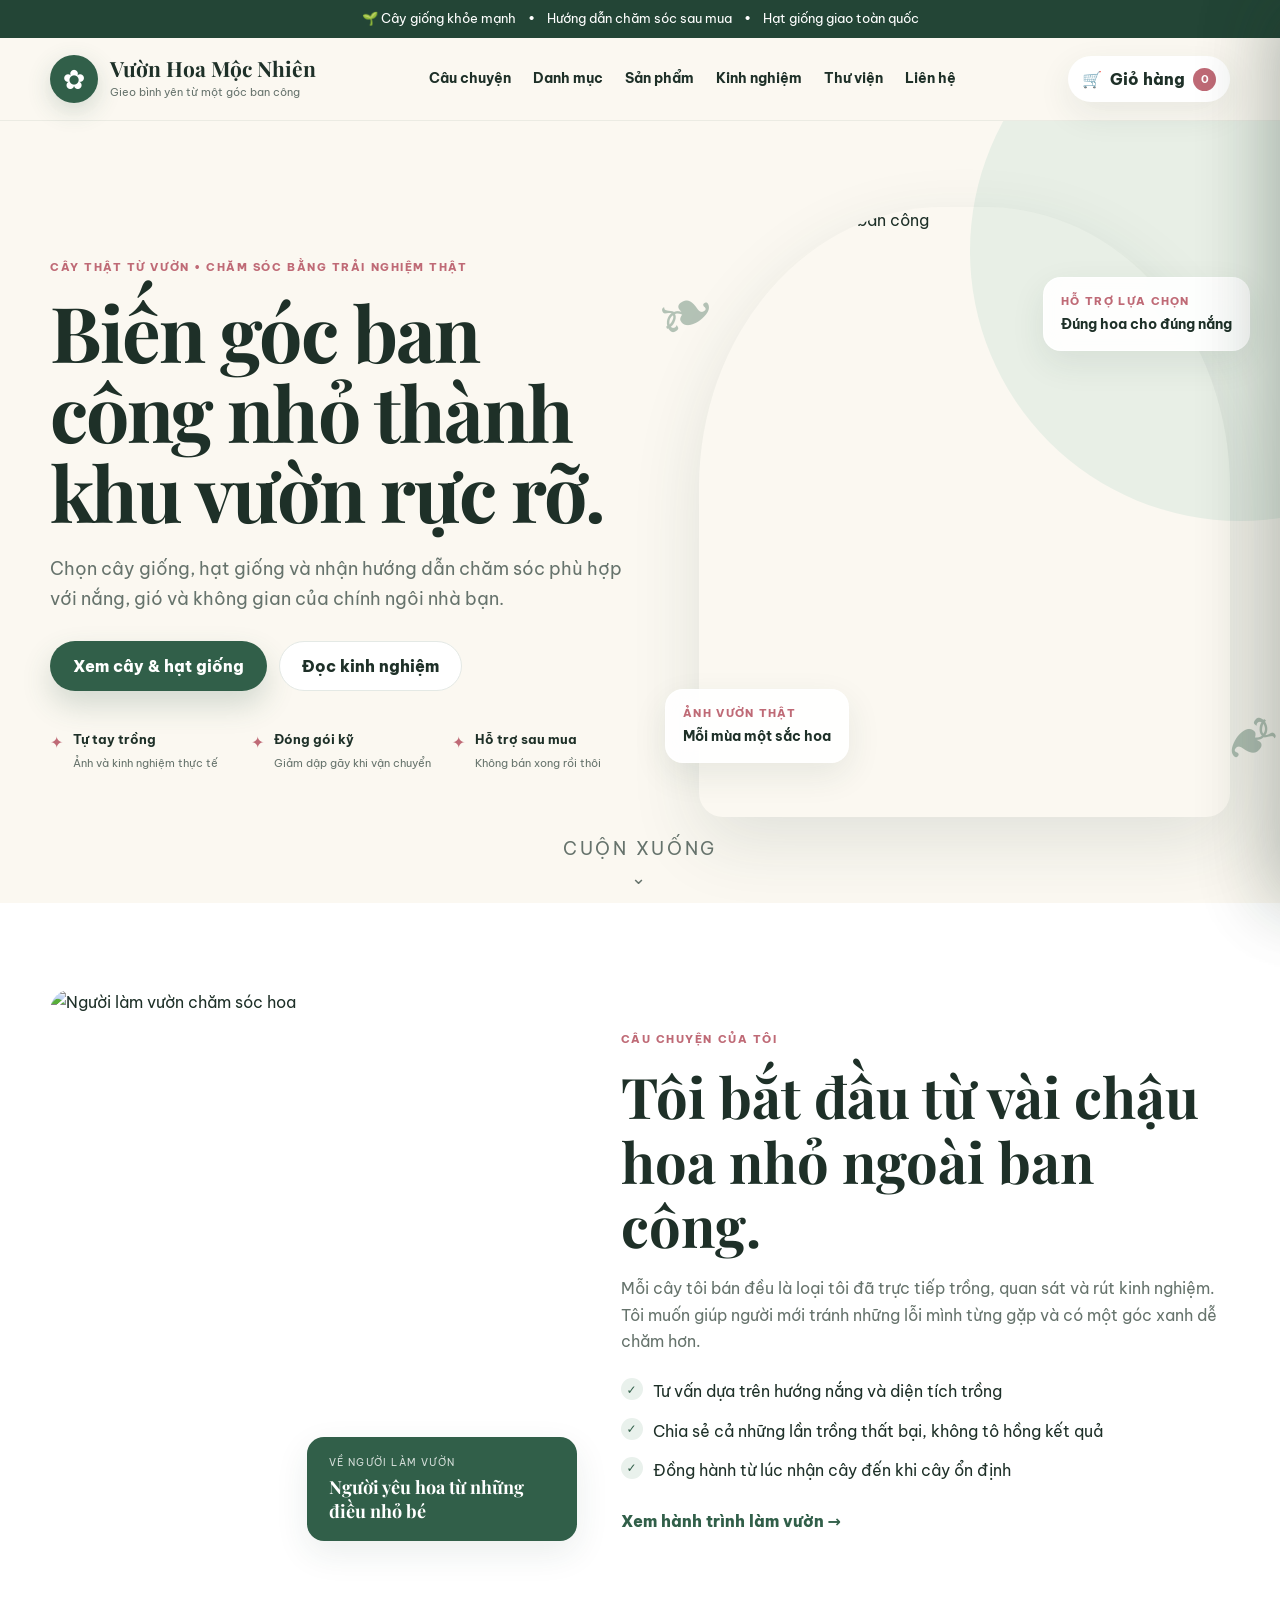
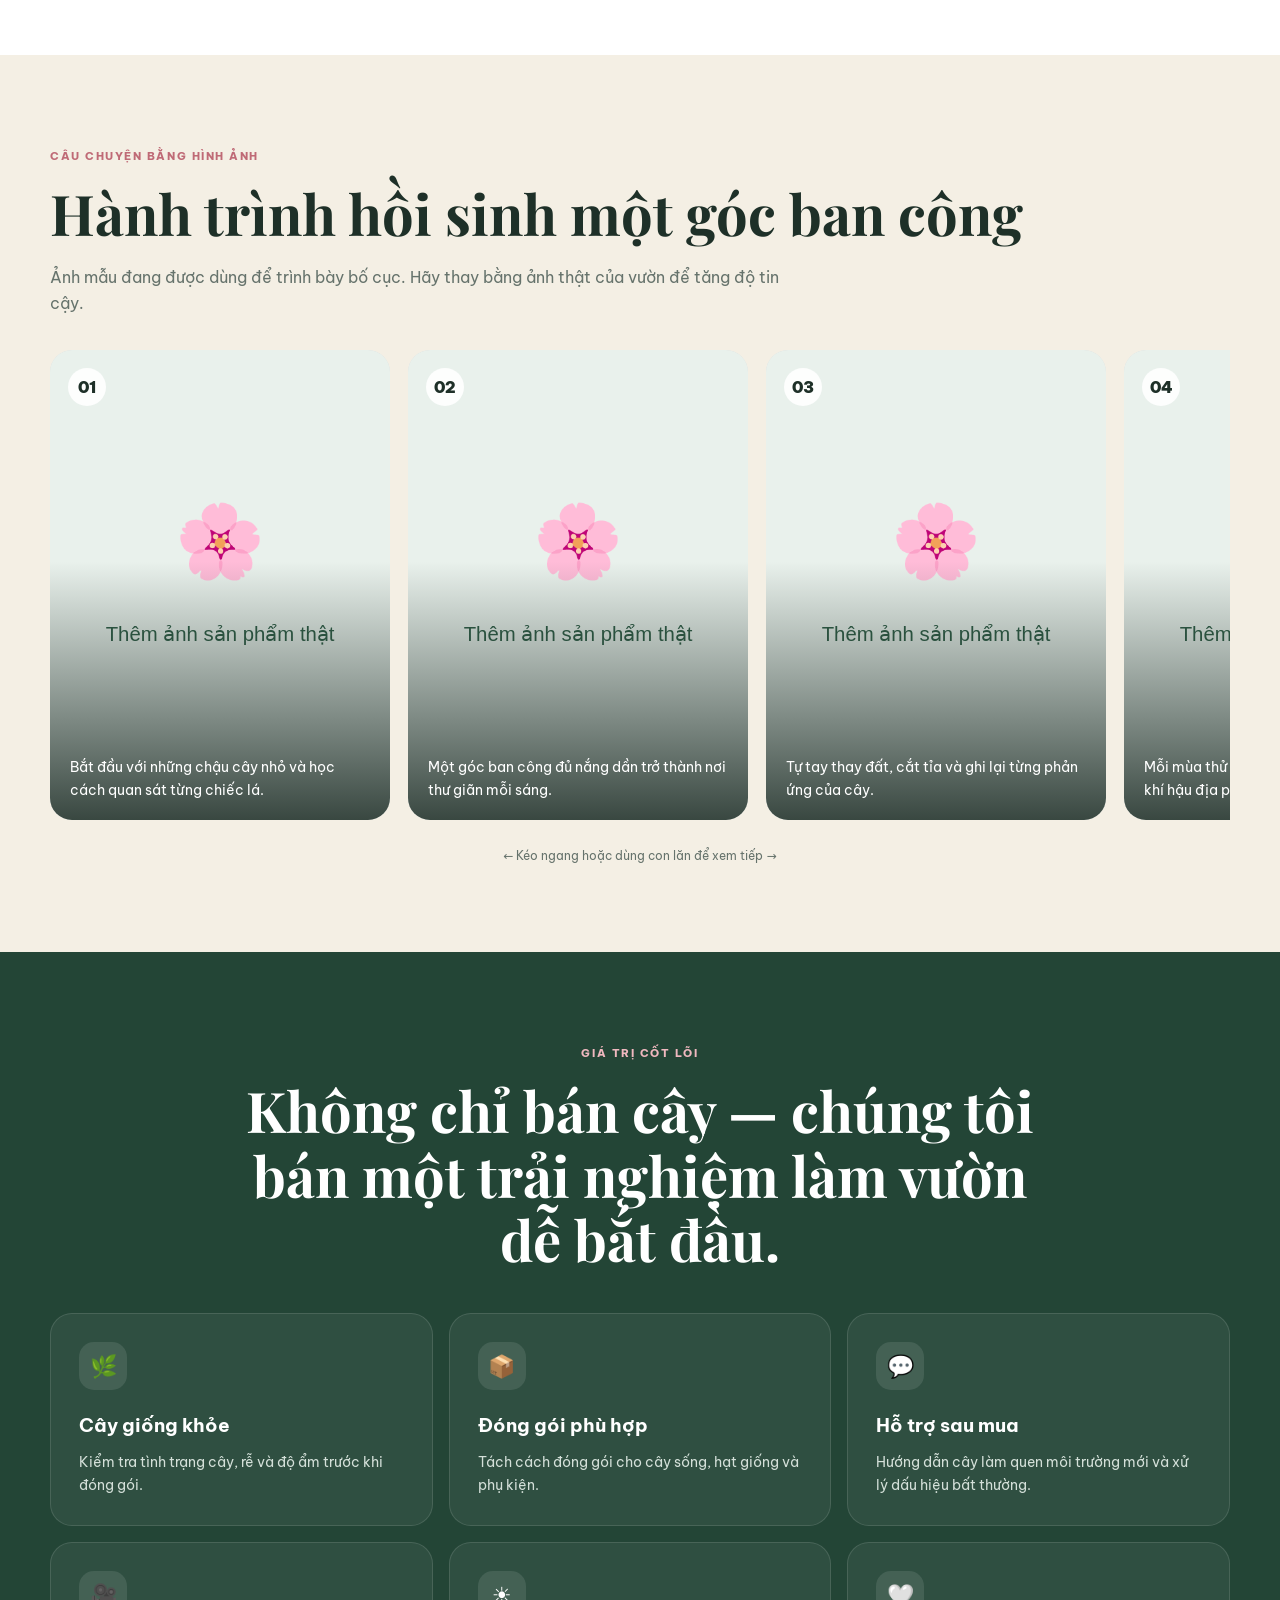
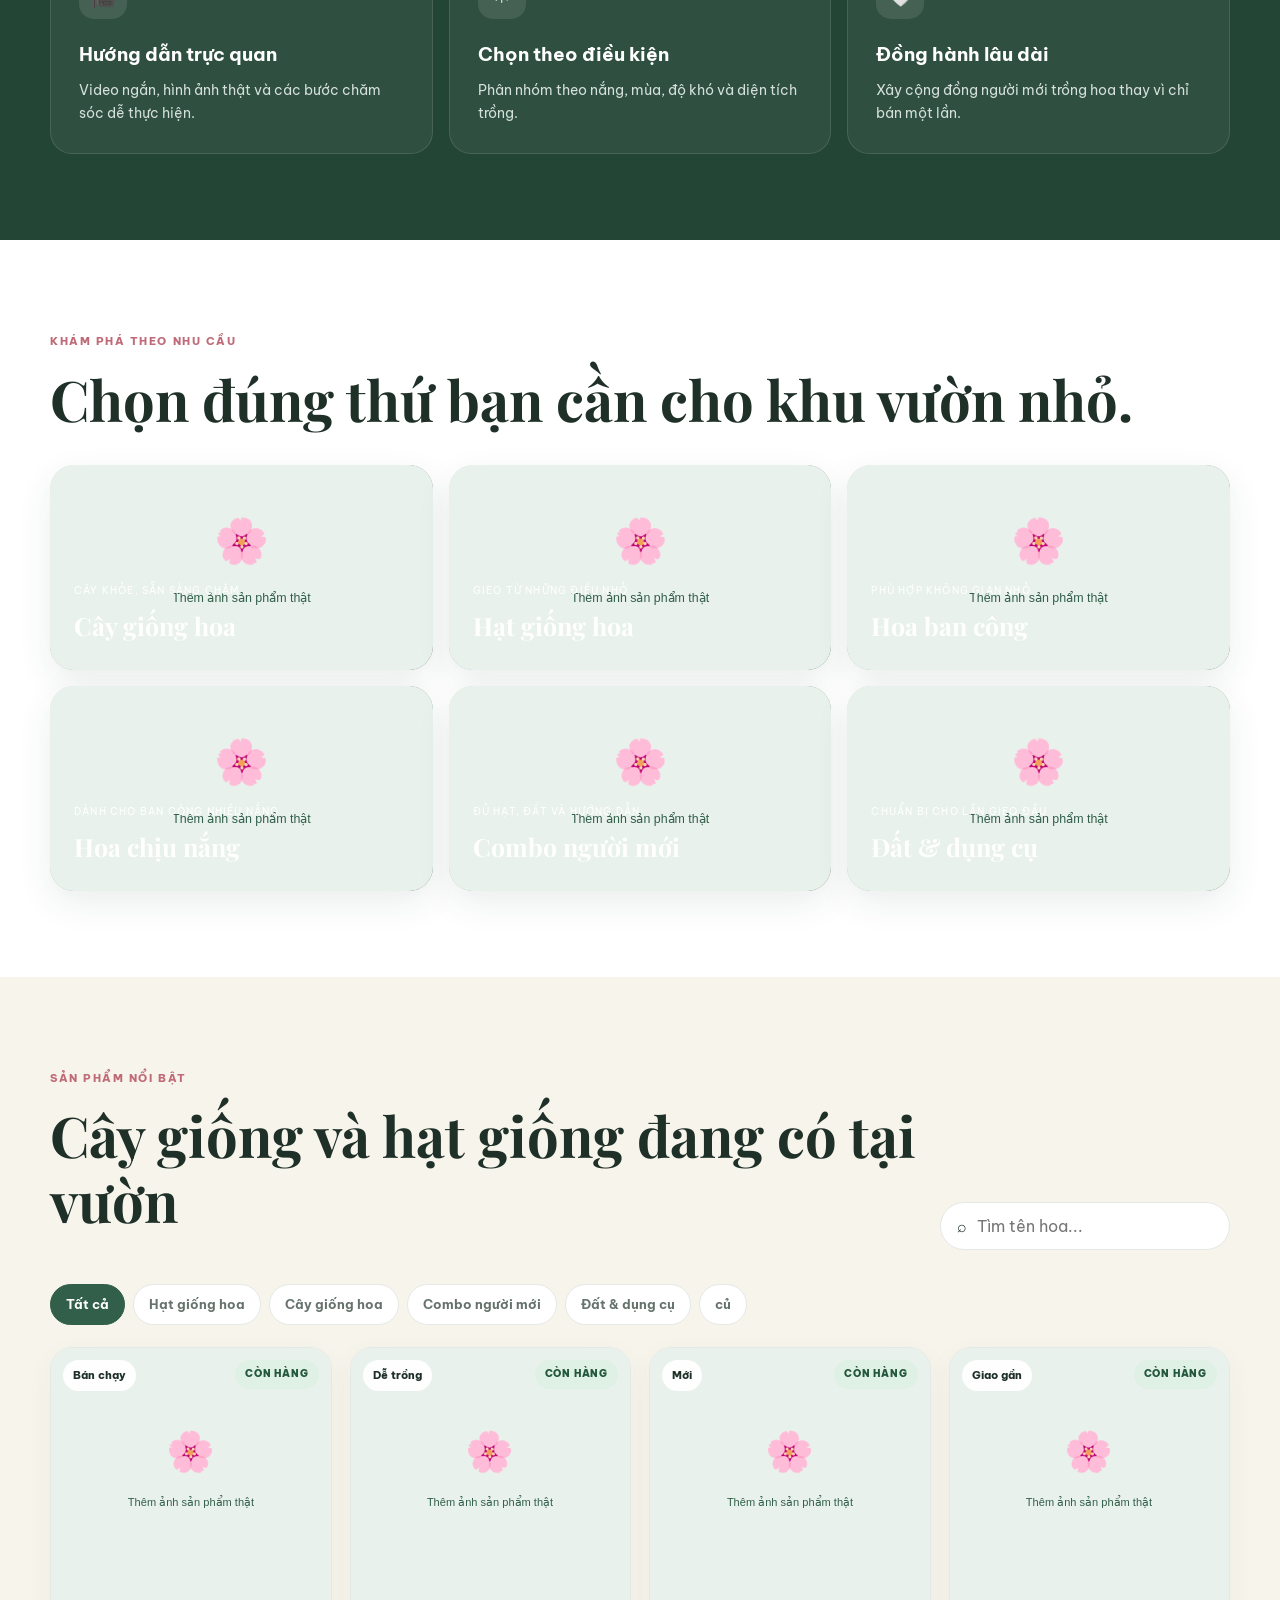
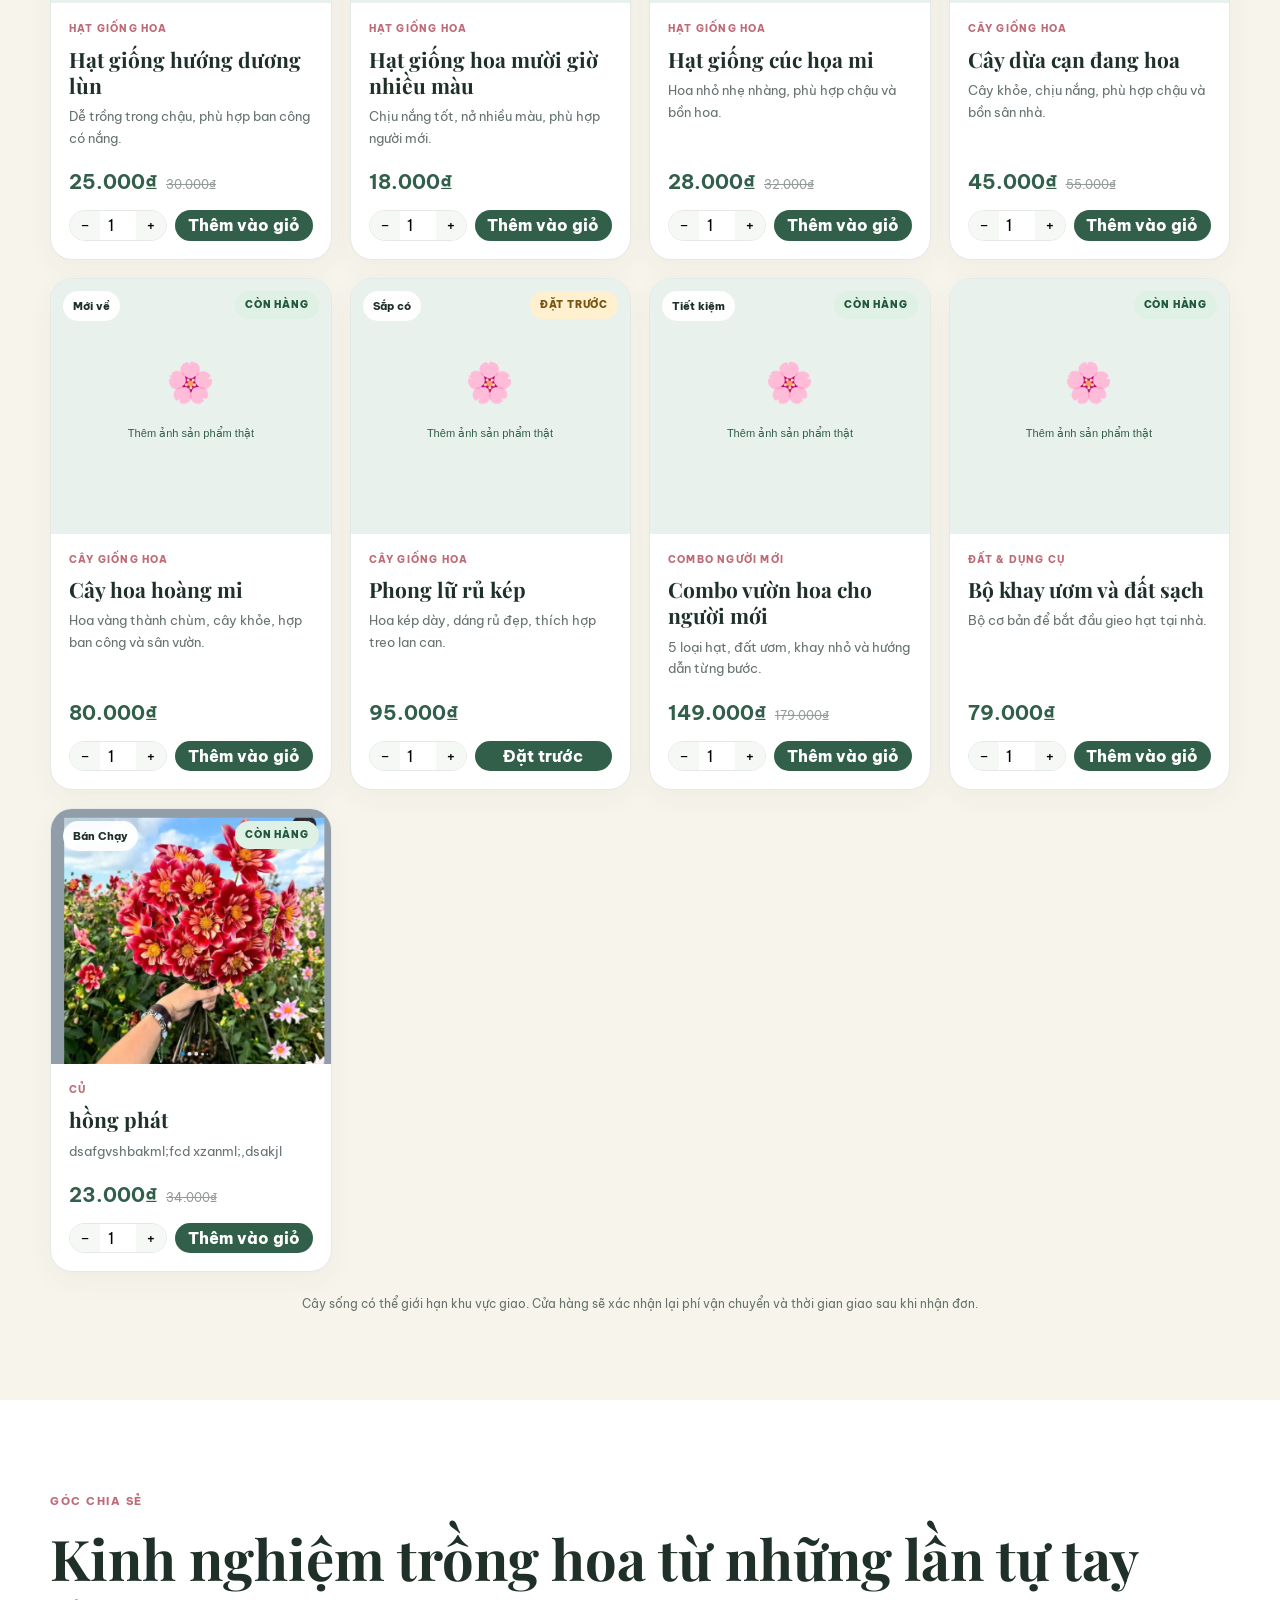
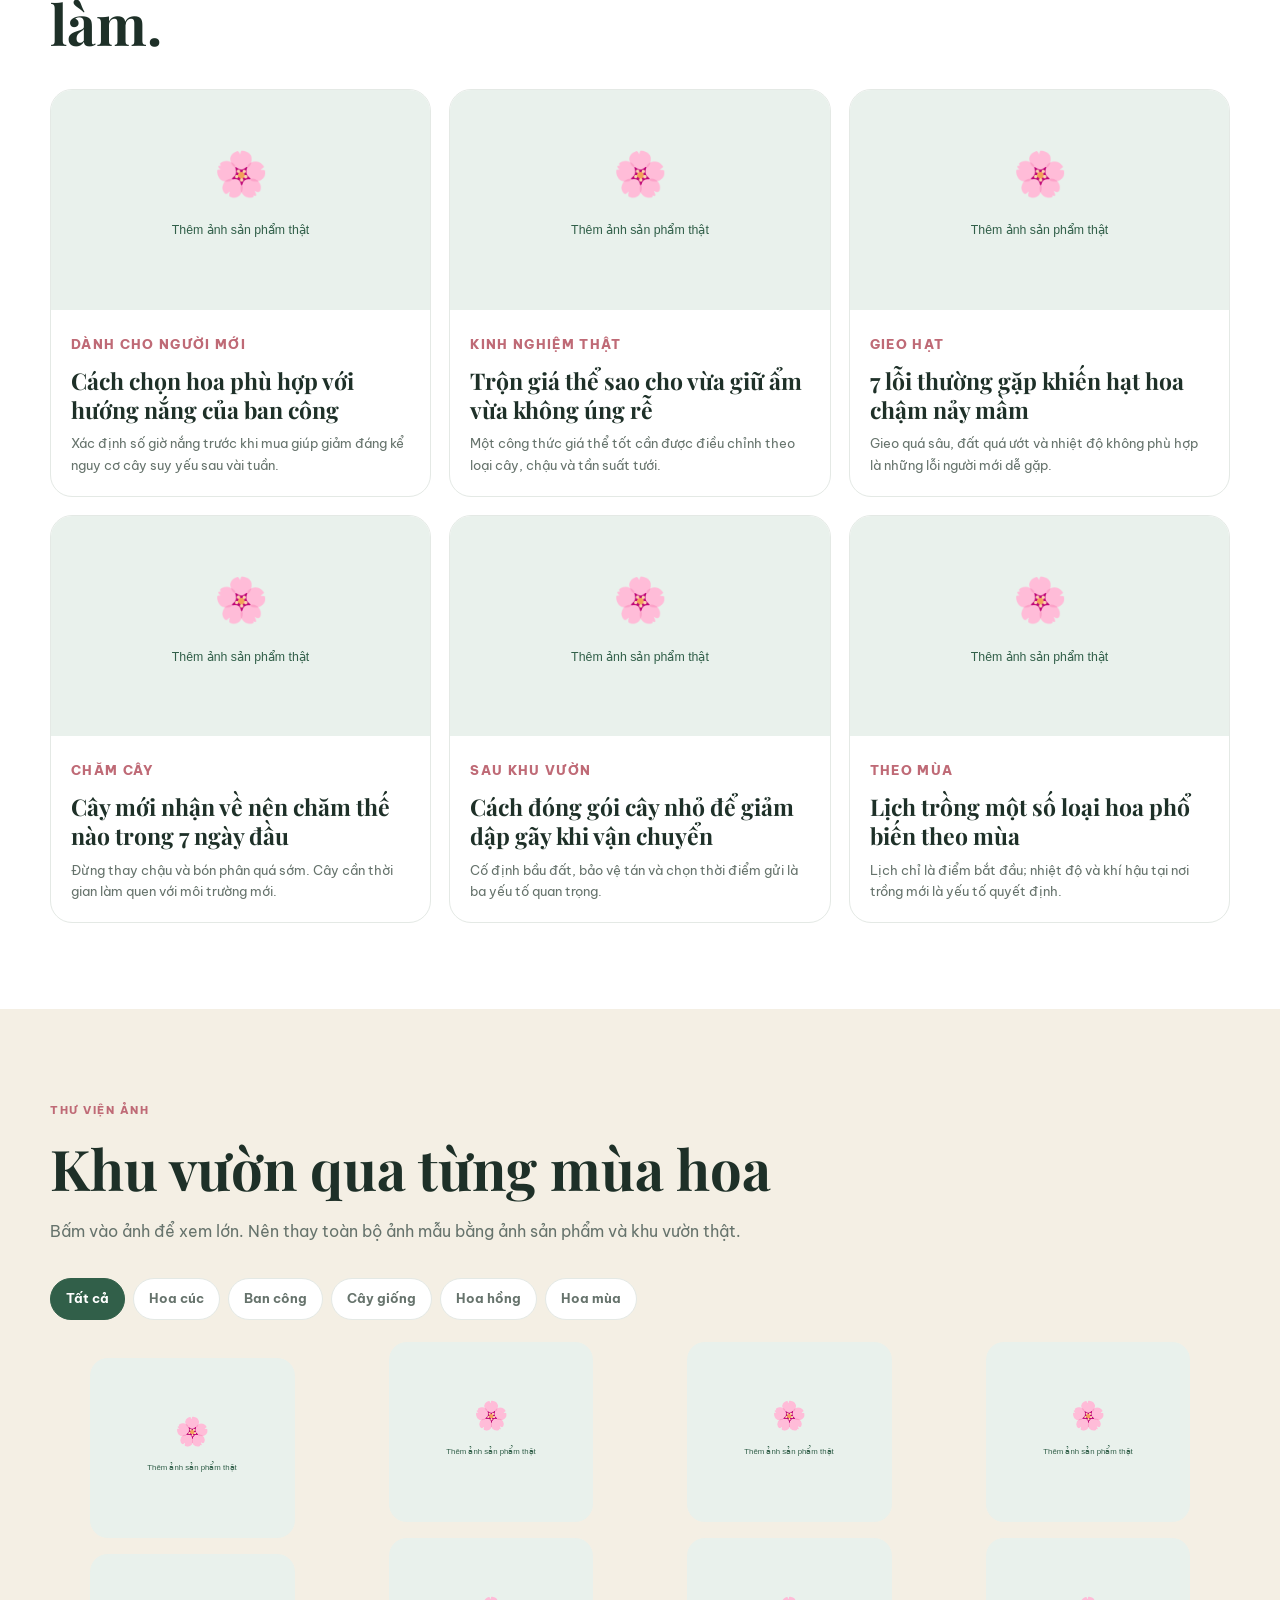
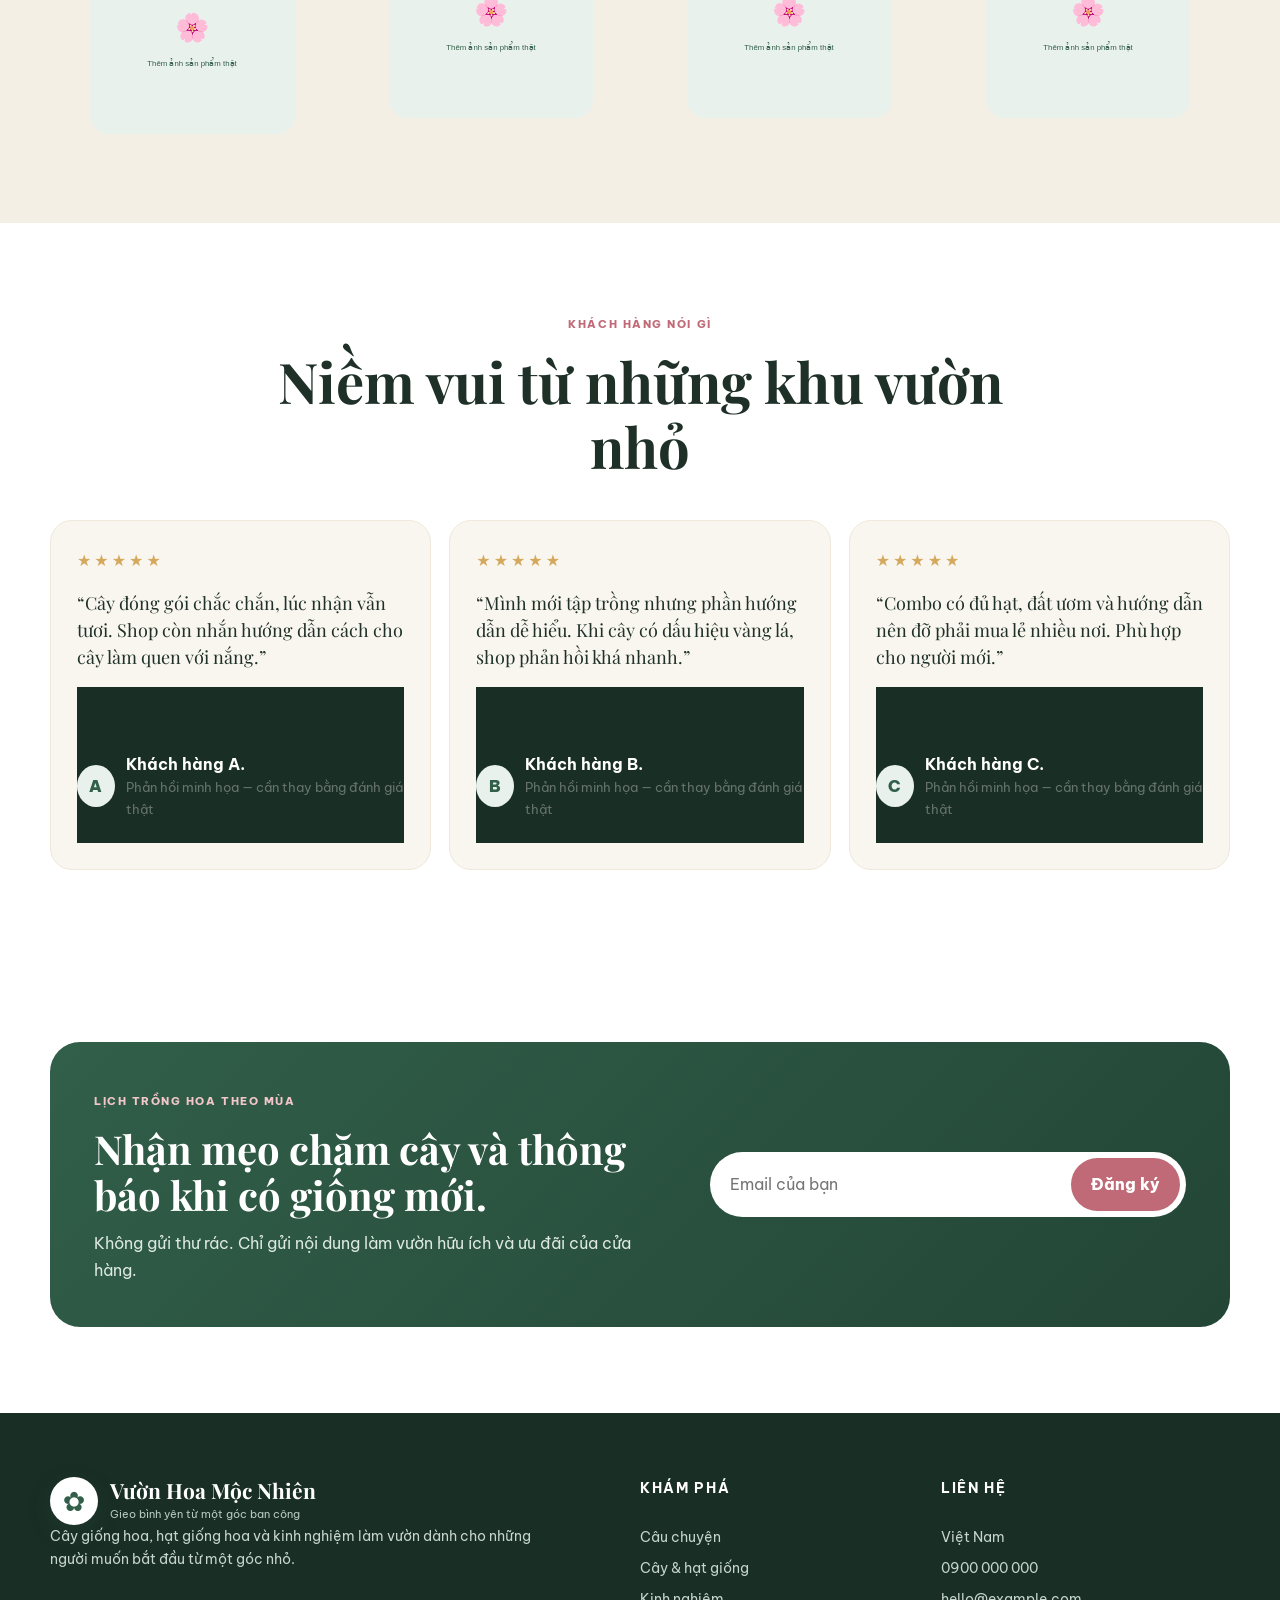
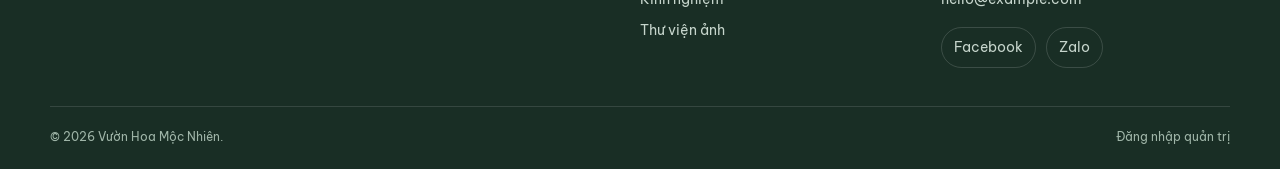
==== commit 46a6468b: "Add files via upload" ====
--- a/index.html
+++ b/index.html
@@ -215,7 +215,7 @@
           <h2>Nhận mẹo chăm cây và thông báo khi có giống mới.</h2>
           <p>Không gửi thư rác. Chỉ gửi nội dung làm vườn hữu ích và ưu đãi của cửa hàng.</p>
         </div>
-        <form class="newsletter-form" name="newsletter" method="POST" data-netlify="true" action="/success.html">
+        <form class="newsletter-form" name="newsletter" method="POST" data-netlify="true" action="./success.html">
           <input type="hidden" name="form-name" value="newsletter">
           <input type="email" name="email" required placeholder="Email của bạn">
           <button type="submit">Đăng ký</button>
@@ -277,7 +277,7 @@
       <div><small>Hoàn tất đơn</small><h2>Thông tin nhận hàng</h2></div>
       <button class="icon-close" data-modal-close aria-label="Đóng">×</button>
     </div>
-    <form id="orderForm" name="order" method="POST" data-netlify="true" netlify-honeypot="bot-field" action="/success.html">
+    <form id="orderForm" name="order" method="POST" data-netlify="true" netlify-honeypot="bot-field" action="./success.html">
       <input type="hidden" name="form-name" value="order">
       <p class="hidden"><label>Không điền ô này: <input name="bot-field"></label></p>
       <input type="hidden" name="order_items" id="orderItemsField">
@@ -308,6 +308,18 @@
     <p id="lightboxCaption"></p>
   </section>
 
+
+  <section class="modal" id="orderSuccessModal" aria-hidden="true">
+    <div class="modal-head">
+      <div><small>Đặt hàng thành công</small><h2>Đã nhận thông tin của bạn 🌸</h2></div>
+      <button class="icon-close" data-modal-close aria-label="Đóng">×</button>
+    </div>
+    <div style="padding:24px">
+      <p>Cửa hàng đã nhận được đơn. Chúng tôi sẽ kiểm tra tồn kho, phí vận chuyển và liên hệ xác nhận trước khi giao.</p>
+      <button class="btn btn-primary full" type="button" id="successCloseBtn">Tiếp tục xem sản phẩm</button>
+    </div>
+  </section>
+
   <div class="toast" id="toast" role="status">Đã thêm vào giỏ hàng</div>
   <script>
     if (window.netlifyIdentity) {
